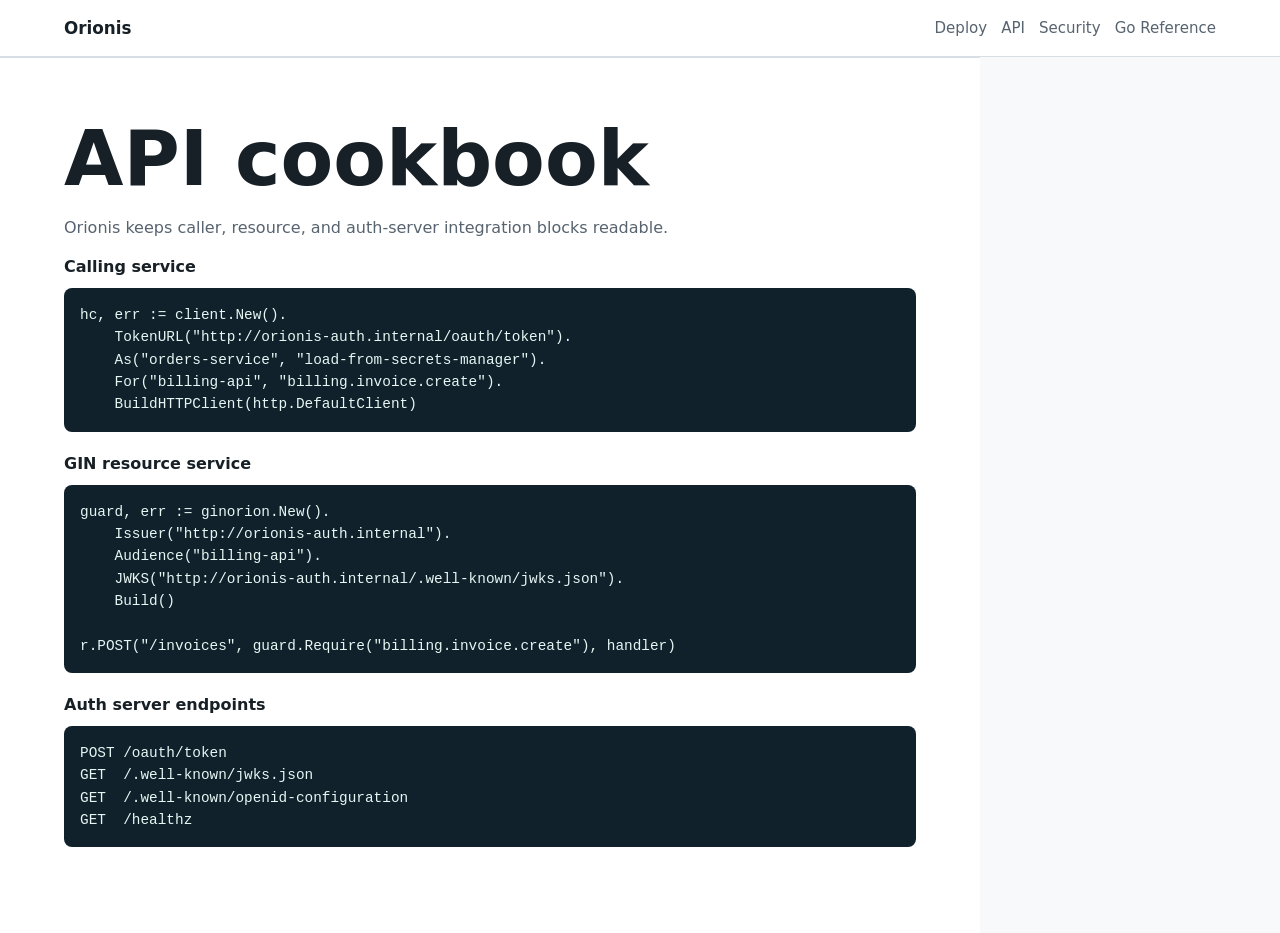
==== site/api.html @ d4509b0c "docs: publish Orionis distribution surfaces" ====
<!doctype html>
<html lang="en">
  <head>
    <meta charset="utf-8">
    <meta name="viewport" content="width=device-width, initial-scale=1">
    <meta name="description" content="Orionis API cookbook for service-to-service OAuth 2.0 integrations.">
    <title>Orionis API</title>
    <link rel="stylesheet" href="styles.css">
  </head>
  <body>
    <header class="site-header">
      <a class="brand" href="index.html">Orionis</a>
      <nav aria-label="Primary navigation">
        <a href="deploy.html">Deploy</a>
        <a href="api.html">API</a>
        <a href="security.html">Security</a>
        <a href="https://pkg.go.dev/github.com/stremovskyy/orionis">Go Reference</a>
      </nav>
    </header>
    <main class="doc-layout">
      <h1>API cookbook</h1>
      <p>Orionis keeps caller, resource, and auth-server integration blocks readable.</p>

      <h2>Calling service</h2>
      <pre><code>hc, err := client.New().
    TokenURL("http://orionis-auth.internal/oauth/token").
    As("orders-service", "load-from-secrets-manager").
    For("billing-api", "billing.invoice.create").
    BuildHTTPClient(http.DefaultClient)</code></pre>

      <h2>GIN resource service</h2>
      <pre><code>guard, err := ginorion.New().
    Issuer("http://orionis-auth.internal").
    Audience("billing-api").
    JWKS("http://orionis-auth.internal/.well-known/jwks.json").
    Build()

r.POST("/invoices", guard.Require("billing.invoice.create"), handler)</code></pre>

      <h2>Auth server endpoints</h2>
      <pre><code>POST /oauth/token
GET  /.well-known/jwks.json
GET  /.well-known/openid-configuration
GET  /healthz</code></pre>
    </main>
  </body>
</html>
---- site/styles.css ----
:root {
  color-scheme: light;
  --ink: #172026;
  --muted: #57636f;
  --line: #d7dee5;
  --surface: #f7f9fb;
  --panel: #ffffff;
  --accent: #0f766e;
  --accent-strong: #134e4a;
  --code: #10212b;
}

* {
  box-sizing: border-box;
}

body {
  margin: 0;
  font-family: Inter, ui-sans-serif, system-ui, -apple-system, BlinkMacSystemFont, "Segoe UI", sans-serif;
  color: var(--ink);
  background: var(--surface);
  letter-spacing: 0;
}

a {
  color: inherit;
}

.site-header {
  display: flex;
  align-items: center;
  justify-content: space-between;
  gap: 24px;
  padding: 18px clamp(20px, 5vw, 72px);
  border-bottom: 1px solid var(--line);
  background: rgba(255, 255, 255, 0.92);
  position: sticky;
  top: 0;
  z-index: 10;
}

.brand {
  font-weight: 800;
  text-decoration: none;
  font-size: 1.05rem;
}

nav {
  display: flex;
  flex-wrap: wrap;
  justify-content: flex-end;
  gap: 14px;
  color: var(--muted);
  font-size: 0.94rem;
}

nav a {
  text-decoration: none;
}

nav a:hover {
  color: var(--accent-strong);
}

.hero {
  min-height: 620px;
  display: grid;
  grid-template-columns: minmax(0, 1.05fr) minmax(320px, 0.95fr);
  gap: clamp(28px, 5vw, 72px);
  align-items: center;
  padding: clamp(48px, 8vw, 96px) clamp(20px, 5vw, 72px);
  background: #edf5f3;
}

.eyebrow {
  color: var(--accent-strong);
  font-weight: 700;
  text-transform: uppercase;
  font-size: 0.82rem;
}

h1 {
  font-size: clamp(3rem, 8vw, 6.5rem);
  line-height: 0.96;
  margin: 0 0 18px;
}

.lede {
  max-width: 720px;
  color: var(--muted);
  font-size: 1.2rem;
  line-height: 1.65;
}

.actions {
  display: flex;
  flex-wrap: wrap;
  gap: 12px;
  margin-top: 28px;
}

.button {
  display: inline-flex;
  align-items: center;
  min-height: 44px;
  padding: 0 18px;
  border-radius: 8px;
  text-decoration: none;
  font-weight: 700;
  border: 1px solid var(--accent);
}

.button.primary {
  color: #ffffff;
  background: var(--accent);
}

.button.secondary {
  color: var(--accent-strong);
  background: transparent;
}

.flow-panel {
  display: grid;
  gap: 14px;
  background: var(--panel);
  border: 1px solid var(--line);
  border-radius: 8px;
  padding: 24px;
  box-shadow: 0 18px 50px rgba(23, 32, 38, 0.08);
}

.node {
  border: 1px solid var(--line);
  border-left: 5px solid var(--accent);
  border-radius: 8px;
  background: #ffffff;
  padding: 18px;
  font-weight: 800;
}

.arrow {
  color: var(--muted);
  font-family: ui-monospace, SFMono-Regular, Menlo, Monaco, Consolas, monospace;
  font-size: 0.9rem;
  padding-left: 16px;
}

.quick-grid {
  display: grid;
  grid-template-columns: repeat(3, minmax(0, 1fr));
  gap: 18px;
  padding: 34px clamp(20px, 5vw, 72px);
  background: var(--panel);
}

.quick-grid article,
.content-band,
.doc-layout {
  border-top: 1px solid var(--line);
}

.quick-grid h2,
.content-band h2,
.doc-layout h2 {
  font-size: 1rem;
  margin: 0 0 12px;
}

pre {
  overflow-x: auto;
  margin: 0 0 22px;
  padding: 16px;
  border-radius: 8px;
  background: var(--code);
  color: #e7f6f3;
  line-height: 1.55;
  font-size: 0.9rem;
}

code {
  font-family: ui-monospace, SFMono-Regular, Menlo, Monaco, Consolas, monospace;
}

.content-band,
.doc-layout {
  padding: clamp(32px, 5vw, 72px);
  max-width: 980px;
}

.doc-layout {
  background: var(--panel);
  min-height: calc(100vh - 70px);
}

.doc-layout h1 {
  font-size: clamp(2.4rem, 6vw, 4.8rem);
}

.doc-layout p,
.doc-layout li,
.feature-list li {
  color: var(--muted);
  line-height: 1.7;
}

@media (max-width: 860px) {
  .site-header {
    align-items: flex-start;
    flex-direction: column;
  }

  nav {
    justify-content: flex-start;
  }

  .hero,
  .quick-grid {
    grid-template-columns: 1fr;
  }

  .hero {
    min-height: auto;
  }
}
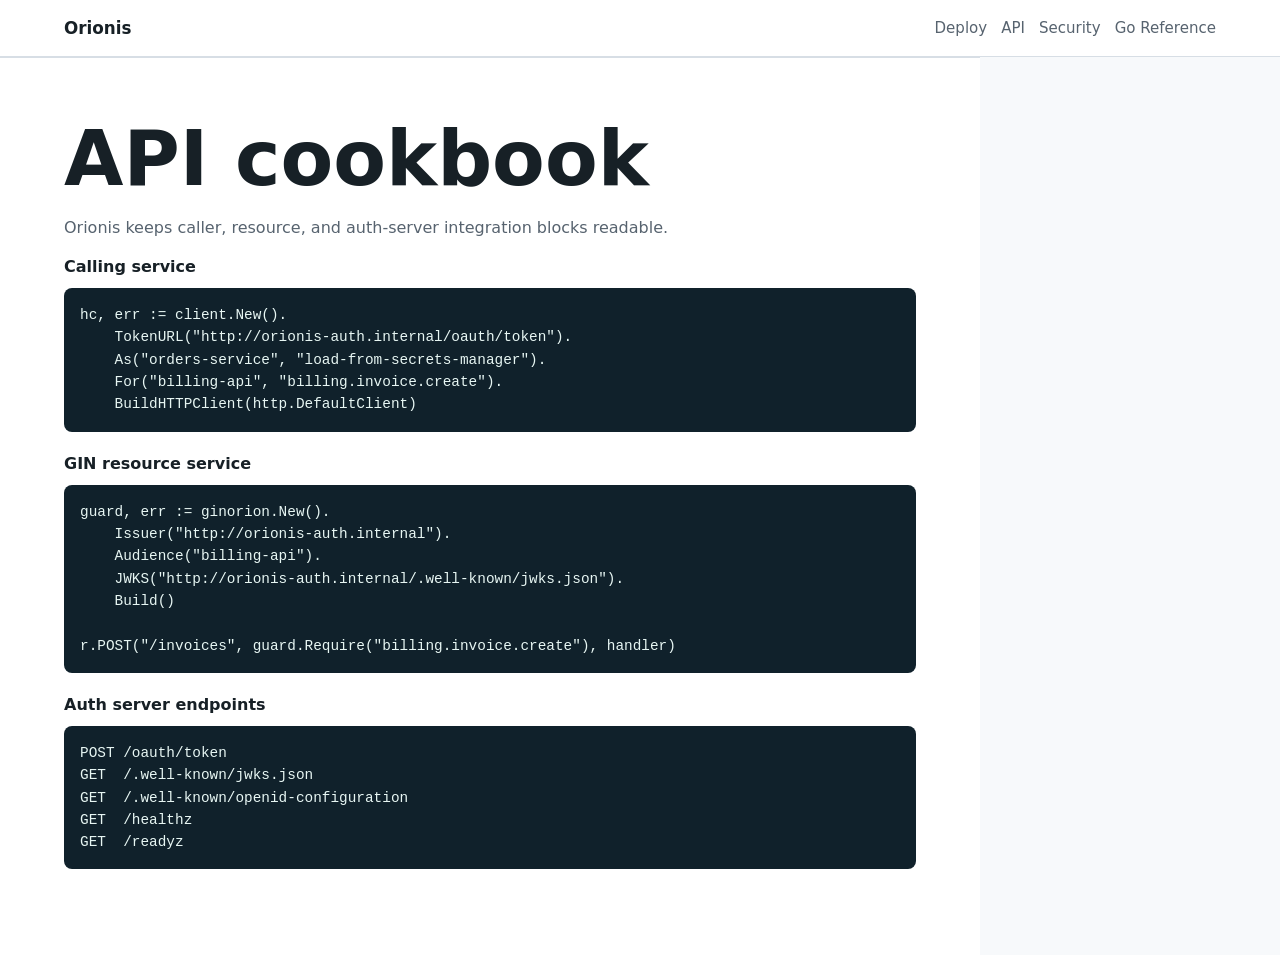
==== commit d4585cd3: "feat: harden auth runtime for v0.2.0" ====
--- a/site/api.html
+++ b/site/api.html
@@ -41,7 +41,8 @@
       <pre><code>POST /oauth/token
 GET  /.well-known/jwks.json
 GET  /.well-known/openid-configuration
-GET  /healthz</code></pre>
+GET  /healthz
+GET  /readyz</code></pre>
     </main>
   </body>
 </html>
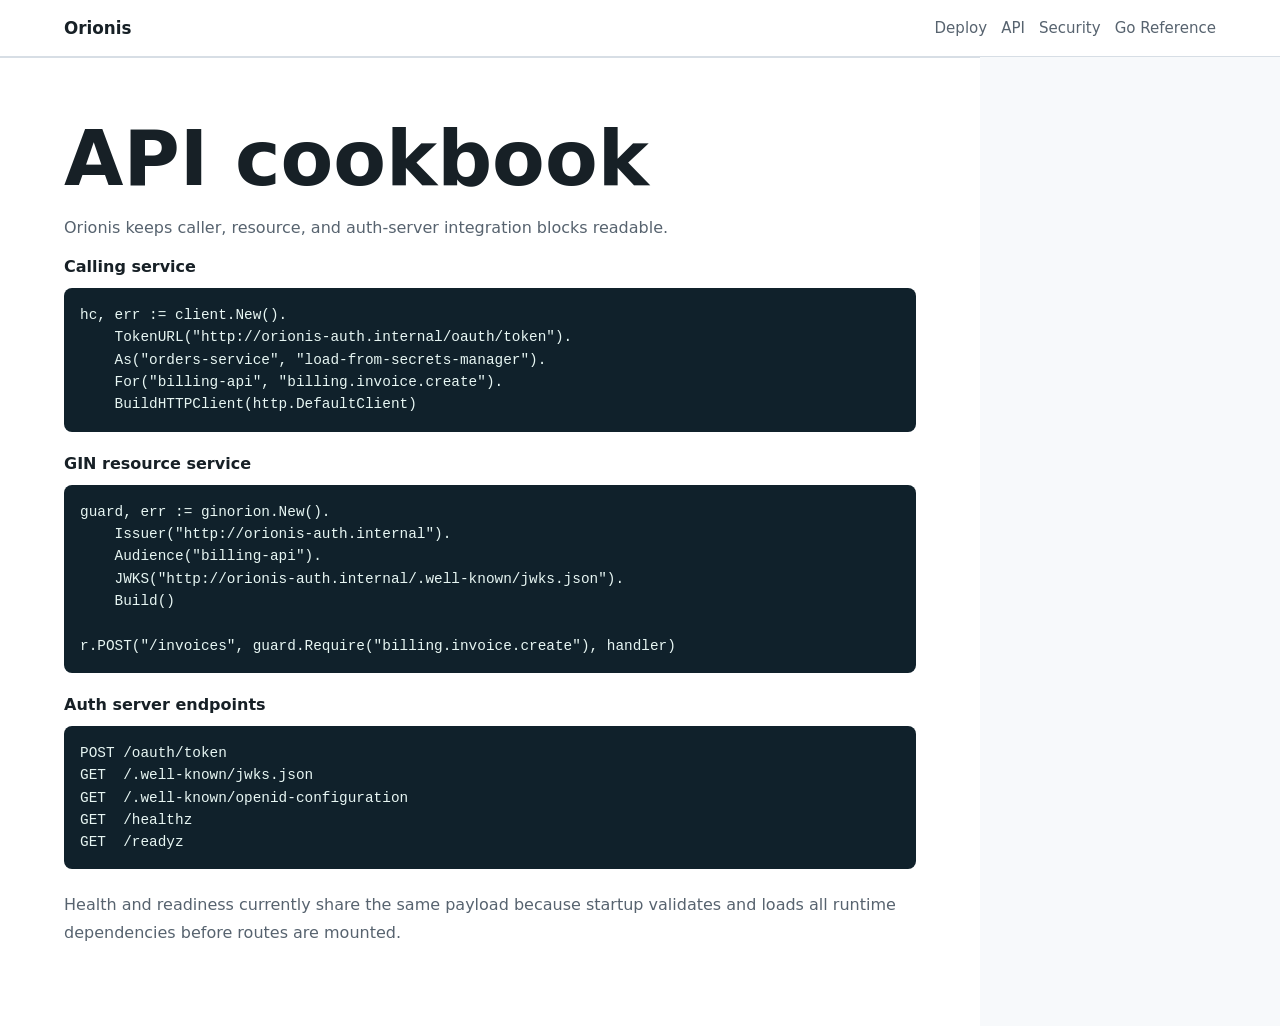
==== commit 2c99b540: "release: Orionis 0.4.0" ====
--- a/site/api.html
+++ b/site/api.html
@@ -43,6 +43,7 @@
 GET  /.well-known/openid-configuration
 GET  /healthz
 GET  /readyz</code></pre>
+      <p>Health and readiness currently share the same payload because startup validates and loads all runtime dependencies before routes are mounted.</p>
     </main>
   </body>
 </html>
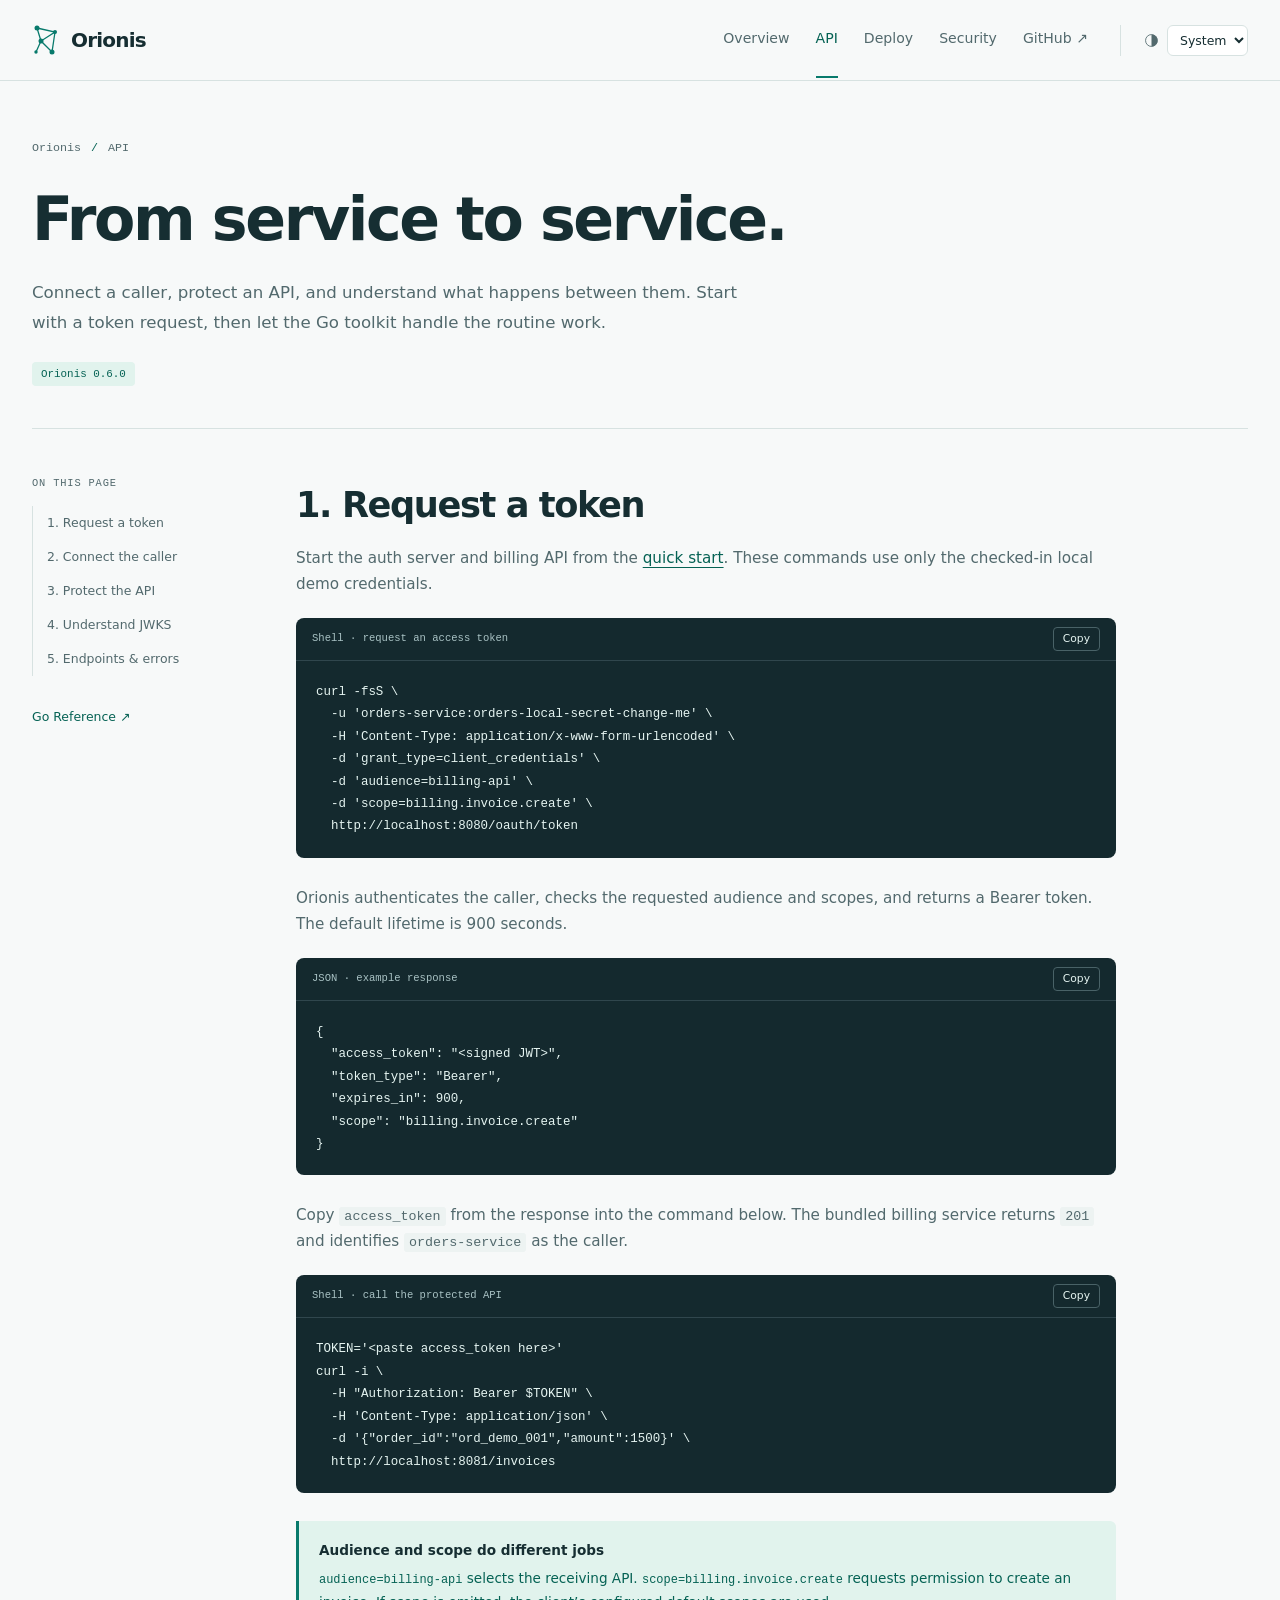
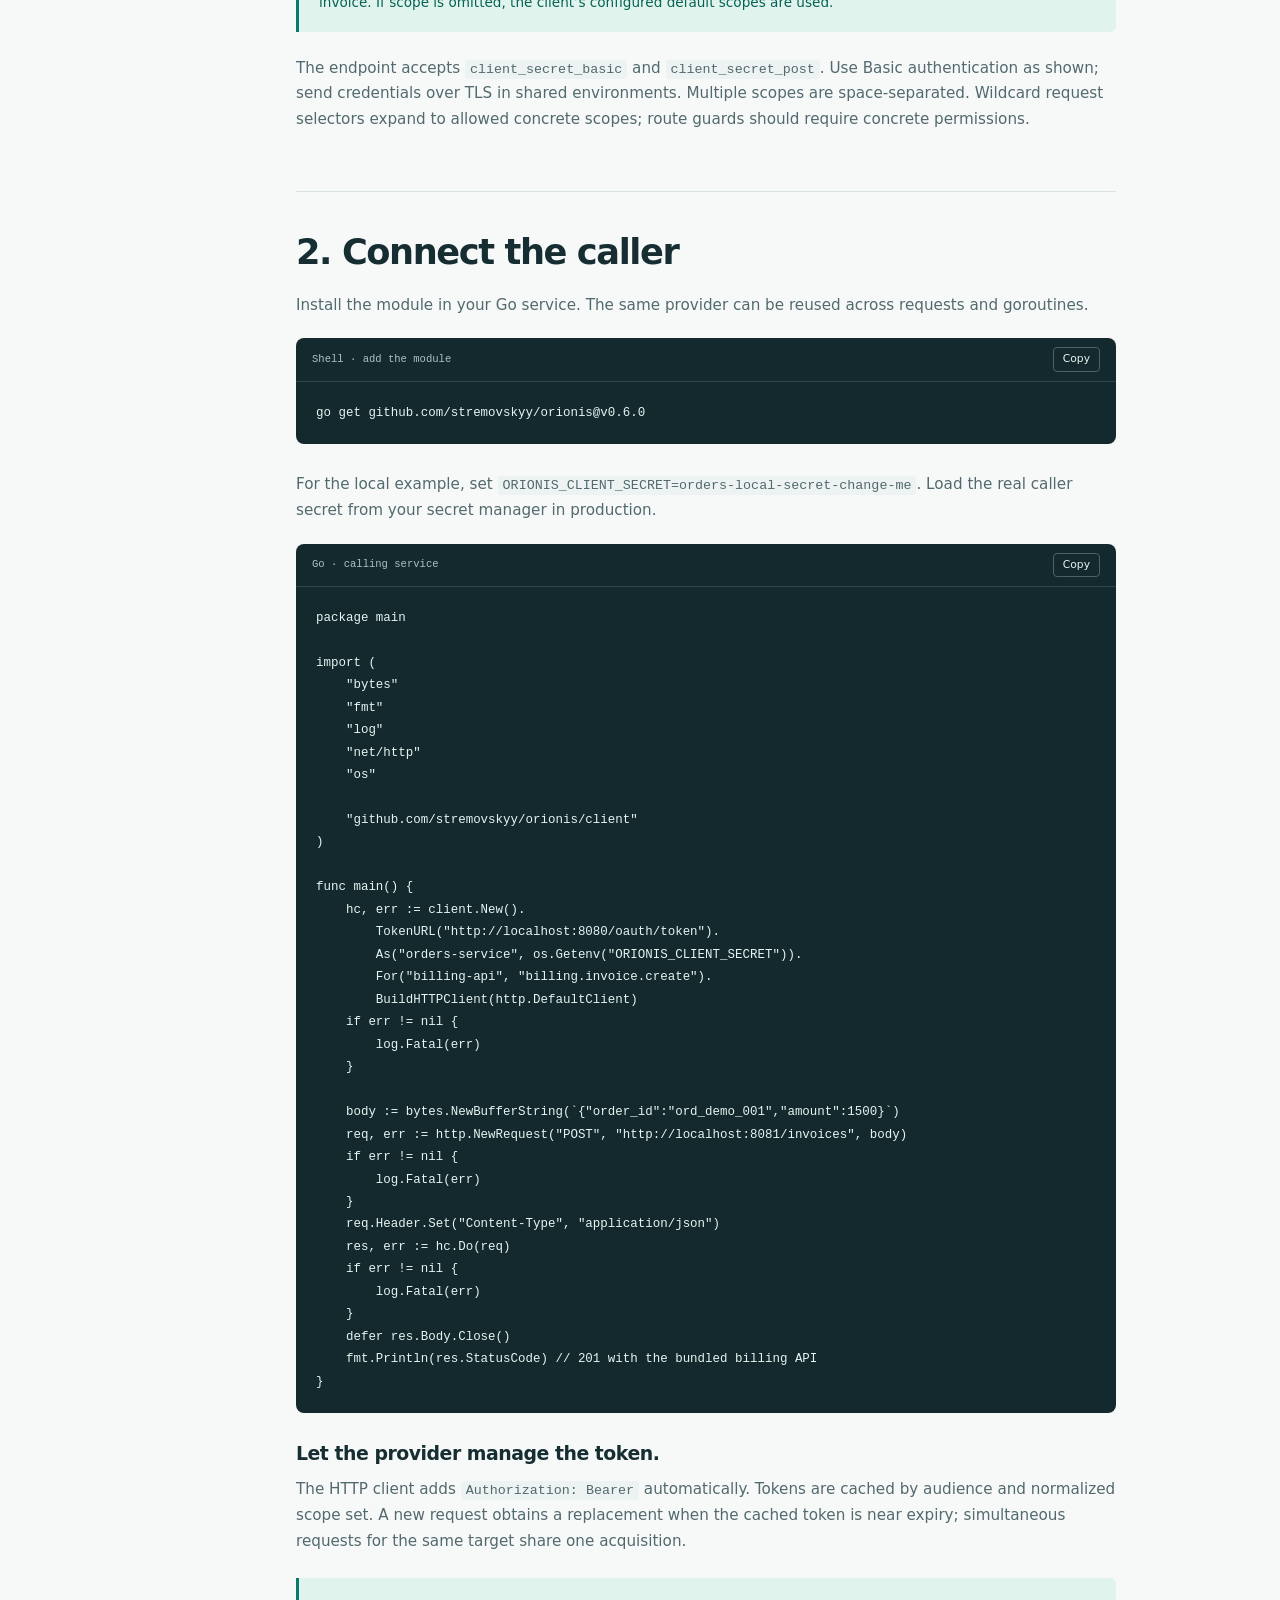
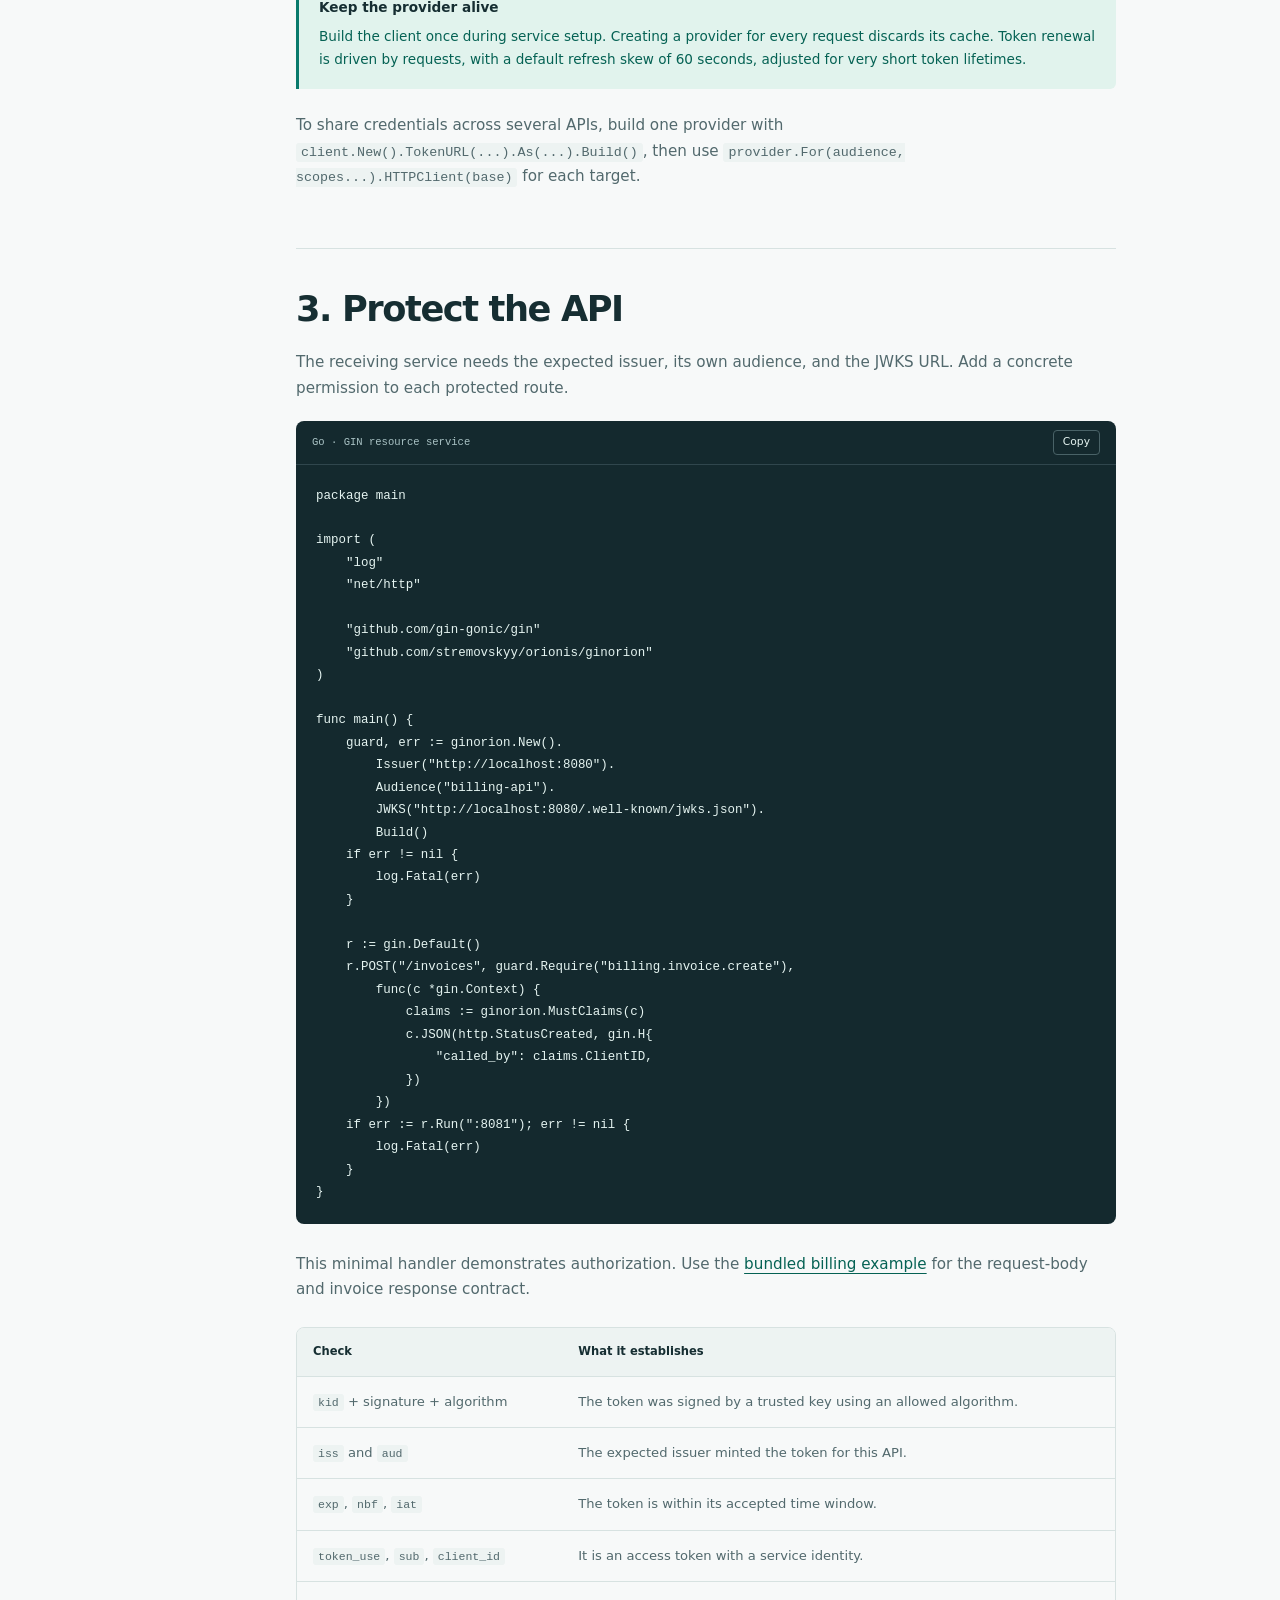
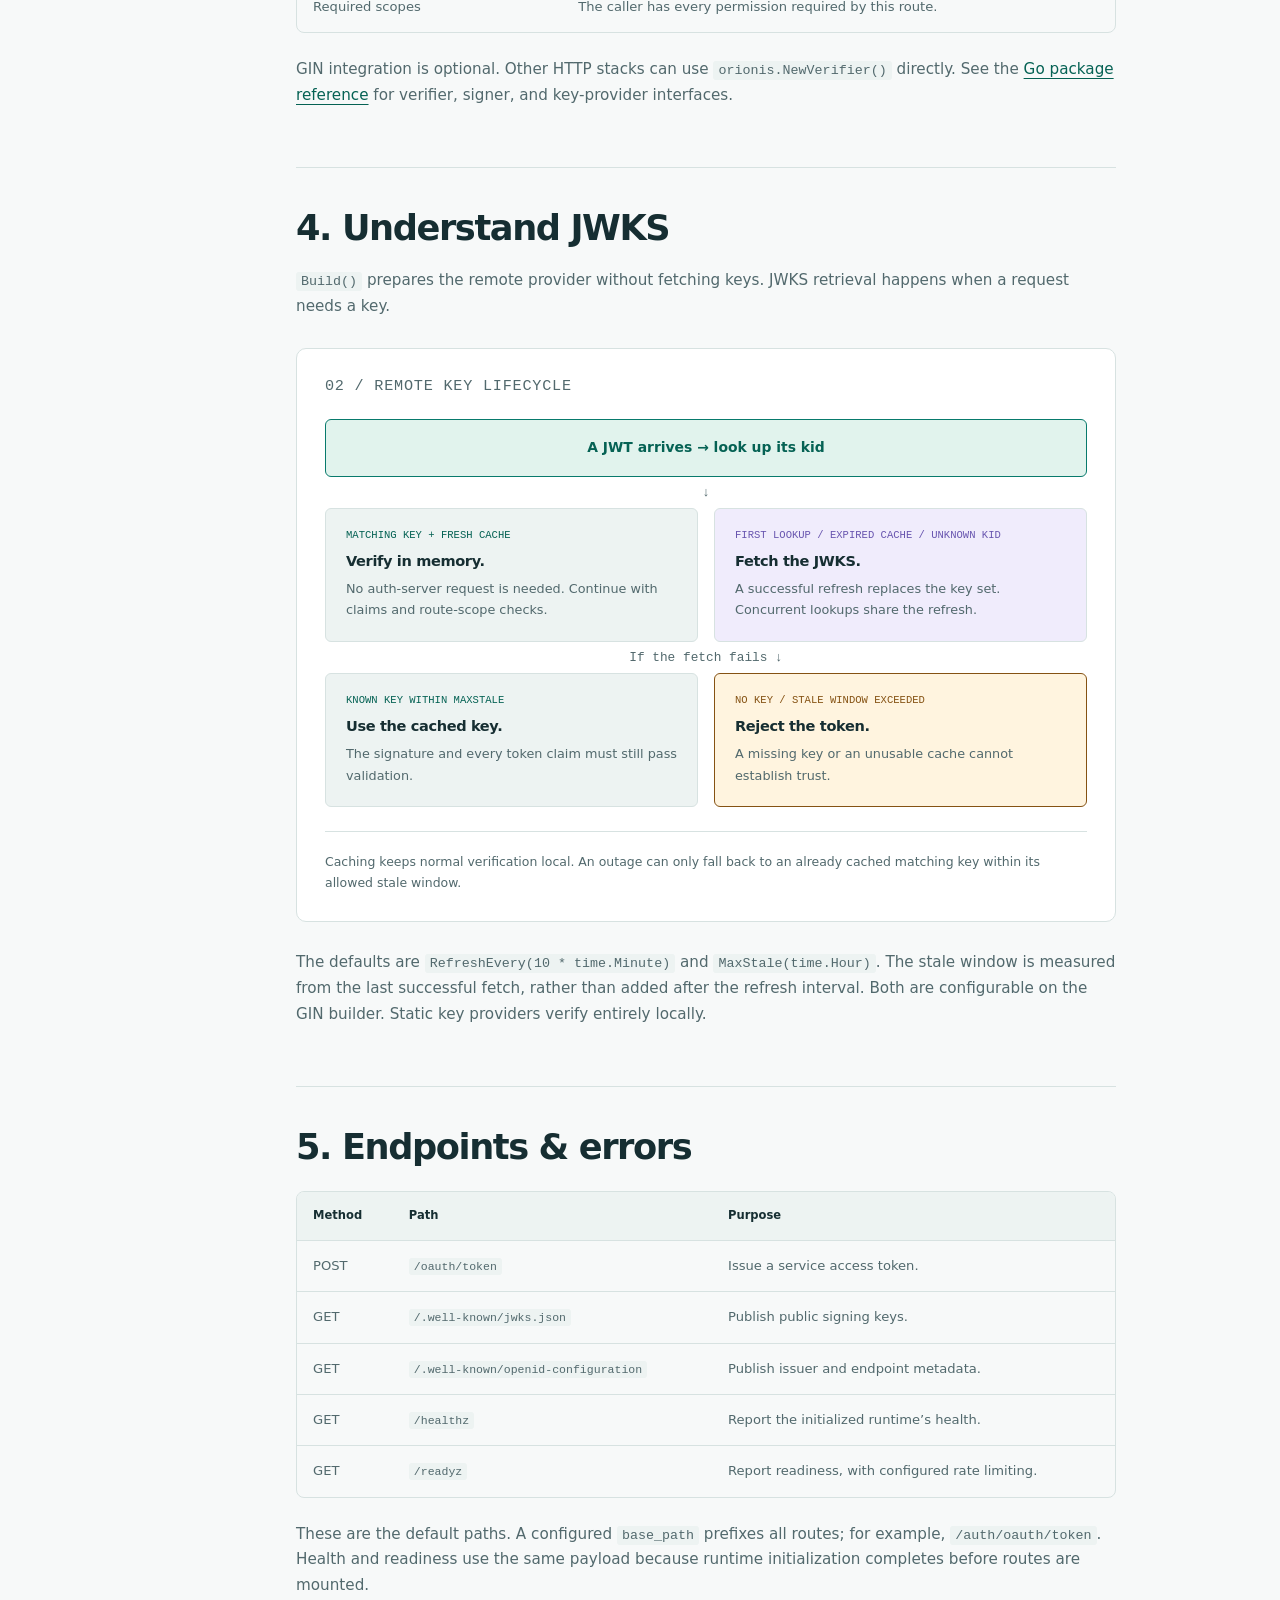
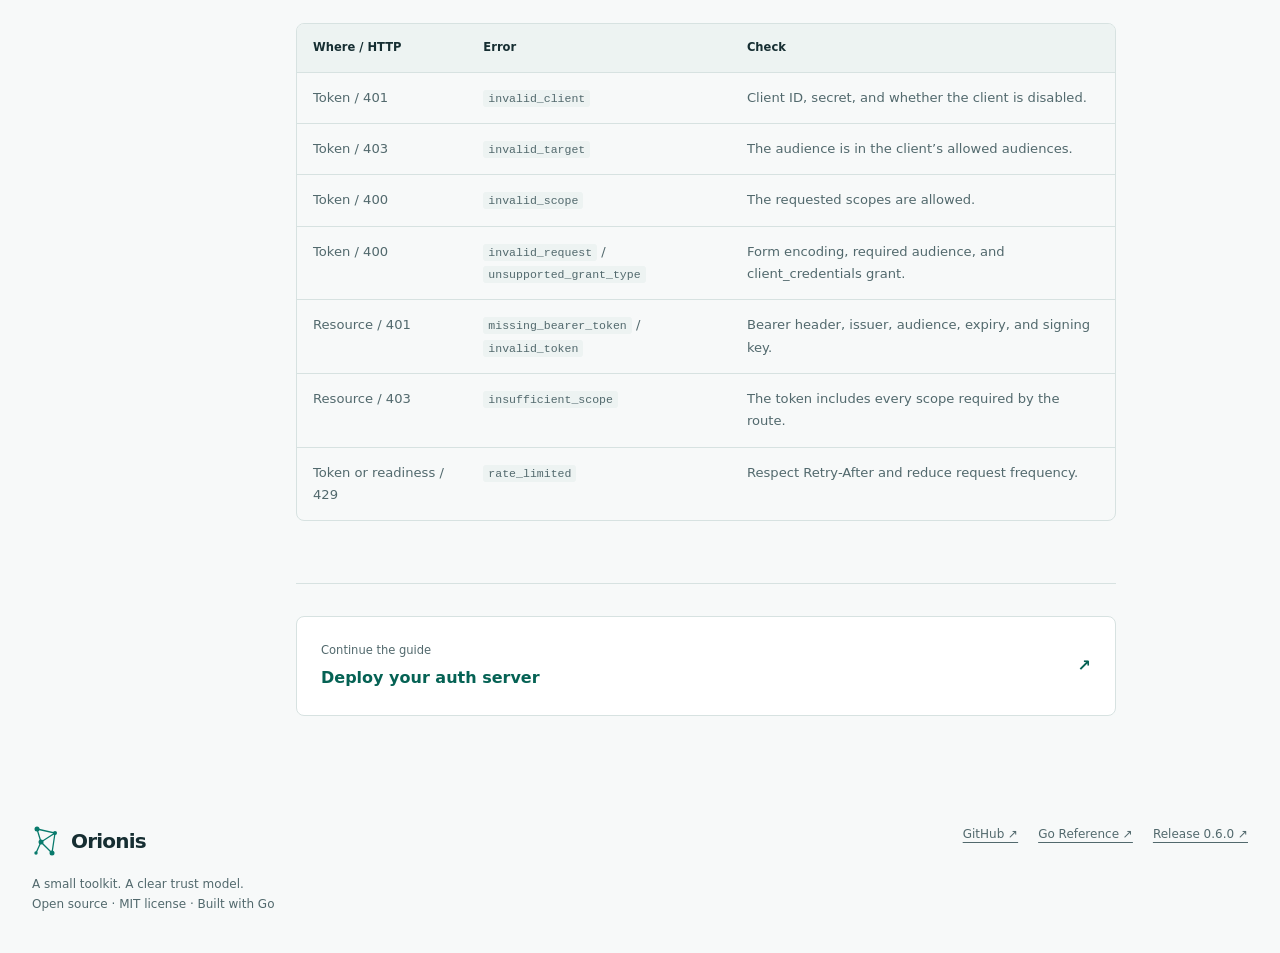
==== commit 516f9fca: "docs: rebuild Orionis guides with diagrams and themes" ====
--- a/site/api.html
+++ b/site/api.html
@@ -1,49 +1,597 @@
 <!doctype html>
 <html lang="en">
   <head>
-    <meta charset="utf-8">
-    <meta name="viewport" content="width=device-width, initial-scale=1">
-    <meta name="description" content="Orionis API cookbook for service-to-service OAuth 2.0 integrations.">
-    <title>Orionis API</title>
-    <link rel="stylesheet" href="styles.css">
+    <meta charset="utf-8" />
+    <meta name="viewport" content="width=device-width, initial-scale=1" />
+    <meta
+      name="description"
+      content="Connect a caller, protect an API, and understand what happens between them. Start with a token request, then let the Go toolkit handle the routine work."
+    />
+    <meta name="color-scheme" content="light dark" />
+    <meta property="og:title" content="API — Orionis" />
+    <meta
+      property="og:description"
+      content="Connect a caller, protect an API, and understand what happens between them. Start with a token request, then let the Go toolkit handle the routine work."
+    />
+    <meta property="og:type" content="website" />
+    <meta
+      property="og:url"
+      content="https://stremovskyy.github.io/orionis/api.html"
+    />
+    <title>API — Orionis</title>
+    <link
+      rel="canonical"
+      href="https://stremovskyy.github.io/orionis/api.html"
+    />
+    <link rel="icon" href="favicon.svg" type="image/svg+xml" />
+    <script src="site.js?v=20261023"></script>
+    <link rel="stylesheet" href="styles.css?v=20261023" />
   </head>
   <body>
+    <a class="skip-link" href="#content">Skip to content</a>
     <header class="site-header">
-      <a class="brand" href="index.html">Orionis</a>
-      <nav aria-label="Primary navigation">
-        <a href="deploy.html">Deploy</a>
-        <a href="api.html">API</a>
-        <a href="security.html">Security</a>
-        <a href="https://pkg.go.dev/github.com/stremovskyy/orionis">Go Reference</a>
+      <div class="header-inner">
+        <a class="brand" href="index.html" aria-label="Orionis home"
+          ><svg
+            class="brand-mark"
+            viewBox="0 0 28 34"
+            fill="none"
+            aria-hidden="true"
+          >
+            <path
+              d="M5 5 23 9 9 18 20 29M5 5 9 18 4 29M23 9 20 29"
+              stroke="currentColor"
+              stroke-width="1.3"
+            />
+            <g fill="currentColor">
+              <circle cx="5" cy="5" r="2.5" />
+              <circle cx="23" cy="9" r="2" />
+              <circle cx="9" cy="18" r="2.5" />
+              <circle cx="20" cy="29" r="2.5" />
+              <circle cx="4" cy="29" r="1.7" />
+            </g></svg
+          >Orionis</a
+        >
+        <nav aria-label="Primary navigation">
+          <a href="index.html">Overview</a
+          ><a href="api.html" aria-current="page">API</a
+          ><a href="deploy.html">Deploy</a><a href="security.html">Security</a
+          ><a href="https://github.com/stremovskyy/orionis"
+            >GitHub <span aria-hidden="true">↗</span></a
+          >
+        </nav>
+        <div class="theme-control" hidden>
+          <svg viewBox="0 0 20 20" fill="none" aria-hidden="true">
+            <circle cx="10" cy="10" r="7" stroke="currentColor" />
+            <path d="M10 3a7 7 0 0 1 0 14Z" fill="currentColor" />
+          </svg>
+          <label class="sr-only" for="theme-picker">Color theme</label>
+          <select id="theme-picker" data-theme-picker>
+            <option value="system">System</option>
+            <option value="light">Light</option>
+            <option value="dark">Dark</option>
+          </select>
+        </div>
+      </div>
+    </header>
+    <main id="content" tabindex="-1">
+      <div class="doc-hero container">
+        <p class="breadcrumb">
+          <a href="index.html">Orionis</a><span>/</span>API
+        </p>
+        <h1>From service to service.</h1>
+        <p class="lede">
+          Connect a caller, protect an API, and understand what happens between
+          them. Start with a token request, then let the Go toolkit handle the
+          routine work.
+        </p>
+        <span class="tag">Orionis 0.6.0</span>
+      </div>
+      <div class="doc-layout container">
+        <aside class="toc">
+          <p class="toc-label">On this page</p>
+          <nav aria-label="On this page">
+            <a href="#request-token">1. Request a token</a
+            ><a href="#calling-service">2. Connect the caller</a
+            ><a href="#resource-service">3. Protect the API</a
+            ><a href="#jwks-lifecycle">4. Understand JWKS</a
+            ><a href="#endpoints-errors">5. Endpoints & errors</a
+            ><a
+              class="toc-extra"
+              href="https://pkg.go.dev/github.com/stremovskyy/orionis"
+              >Go Reference ↗</a
+            >
+          </nav>
+        </aside>
+        <div class="doc-content">
+          <section class="doc-section" id="request-token">
+            <h2>1. Request a token</h2>
+            <p>
+              Start the auth server and billing API from the
+              <a href="index.html#quick-start">quick start</a>. These commands
+              use only the checked-in local demo credentials.
+            </p>
+            <div class="code-block">
+              <div class="code-toolbar">
+                <span>Shell · request an access token</span>
+              </div>
+              <pre><code class="language-sh">curl -fsS \
+  -u &#x27;orders-service:orders-local-secret-change-me&#x27; \
+  -H &#x27;Content-Type: application/x-www-form-urlencoded&#x27; \
+  -d &#x27;grant_type=client_credentials&#x27; \
+  -d &#x27;audience=billing-api&#x27; \
+  -d &#x27;scope=billing.invoice.create&#x27; \
+  http://localhost:8080/oauth/token</code></pre>
+            </div>
+            <p>
+              Orionis authenticates the caller, checks the requested audience
+              and scopes, and returns a Bearer token. The default lifetime is
+              900 seconds.
+            </p>
+            <div class="code-block">
+              <div class="code-toolbar">
+                <span>JSON · example response</span>
+              </div>
+              <pre><code class="language-json">{
+  &quot;access_token&quot;: &quot;&lt;signed JWT&gt;&quot;,
+  &quot;token_type&quot;: &quot;Bearer&quot;,
+  &quot;expires_in&quot;: 900,
+  &quot;scope&quot;: &quot;billing.invoice.create&quot;
+}</code></pre>
+            </div>
+            <p>
+              Copy <code>access_token</code> from the response into the command
+              below. The bundled billing service returns <code>201</code> and
+              identifies <code>orders-service</code> as the caller.
+            </p>
+            <div class="code-block">
+              <div class="code-toolbar">
+                <span>Shell · call the protected API</span>
+              </div>
+              <pre><code class="language-sh">TOKEN=&#x27;&lt;paste access_token here&gt;&#x27;
+curl -i \
+  -H &quot;Authorization: Bearer $TOKEN&quot; \
+  -H &#x27;Content-Type: application/json&#x27; \
+  -d &#x27;{&quot;order_id&quot;:&quot;ord_demo_001&quot;,&quot;amount&quot;:1500}&#x27; \
+  http://localhost:8081/invoices</code></pre>
+            </div>
+            <aside class="note">
+              <strong>Audience and scope do different jobs</strong>
+              <p>
+                <code>audience=billing-api</code> selects the receiving API.
+                <code>scope=billing.invoice.create</code> requests permission to
+                create an invoice. If scope is omitted, the client’s configured
+                default scopes are used.
+              </p>
+            </aside>
+            <p>
+              The endpoint accepts <code>client_secret_basic</code> and
+              <code>client_secret_post</code>. Use Basic authentication as
+              shown; send credentials over TLS in shared environments. Multiple
+              scopes are space-separated. Wildcard request selectors expand to
+              allowed concrete scopes; route guards should require concrete
+              permissions.
+            </p>
+          </section>
+          <section class="doc-section" id="calling-service">
+            <h2>2. Connect the caller</h2>
+            <p>
+              Install the module in your Go service. The same provider can be
+              reused across requests and goroutines.
+            </p>
+            <div class="code-block">
+              <div class="code-toolbar">
+                <span>Shell · add the module</span>
+              </div>
+              <pre><code class="language-sh">go get github.com/stremovskyy/orionis@v0.6.0</code></pre>
+            </div>
+            <p>
+              For the local example, set
+              <code>ORIONIS_CLIENT_SECRET=orders-local-secret-change-me</code>.
+              Load the real caller secret from your secret manager in
+              production.
+            </p>
+            <div class="code-block">
+              <div class="code-toolbar"><span>Go · calling service</span></div>
+              <pre><code class="language-go">package main
+
+import (
+    &quot;bytes&quot;
+    &quot;fmt&quot;
+    &quot;log&quot;
+    &quot;net/http&quot;
+    &quot;os&quot;
+
+    &quot;github.com/stremovskyy/orionis/client&quot;
+)
+
+func main() {
+    hc, err := client.New().
+        TokenURL(&quot;http://localhost:8080/oauth/token&quot;).
+        As(&quot;orders-service&quot;, os.Getenv(&quot;ORIONIS_CLIENT_SECRET&quot;)).
+        For(&quot;billing-api&quot;, &quot;billing.invoice.create&quot;).
+        BuildHTTPClient(http.DefaultClient)
+    if err != nil {
+        log.Fatal(err)
+    }
+
+    body := bytes.NewBufferString(`{&quot;order_id&quot;:&quot;ord_demo_001&quot;,&quot;amount&quot;:1500}`)
+    req, err := http.NewRequest(&quot;POST&quot;, &quot;http://localhost:8081/invoices&quot;, body)
+    if err != nil {
+        log.Fatal(err)
+    }
+    req.Header.Set(&quot;Content-Type&quot;, &quot;application/json&quot;)
+    res, err := hc.Do(req)
+    if err != nil {
+        log.Fatal(err)
+    }
+    defer res.Body.Close()
+    fmt.Println(res.StatusCode) // 201 with the bundled billing API
+}</code></pre>
+            </div>
+            <h3>Let the provider manage the token.</h3>
+            <p>
+              The HTTP client adds
+              <code>Authorization: Bearer</code> automatically. Tokens are
+              cached by audience and normalized scope set. A new request obtains
+              a replacement when the cached token is near expiry; simultaneous
+              requests for the same target share one acquisition.
+            </p>
+            <aside class="note">
+              <strong>Keep the provider alive</strong>
+              <p>
+                Build the client once during service setup. Creating a provider
+                for every request discards its cache. Token renewal is driven by
+                requests, with a default refresh skew of 60 seconds, adjusted
+                for very short token lifetimes.
+              </p>
+            </aside>
+            <p>
+              To share credentials across several APIs, build one provider with
+              <code>client.New().TokenURL(...).As(...).Build()</code>, then use
+              <code>provider.For(audience, scopes...).HTTPClient(base)</code>
+              for each target.
+            </p>
+          </section>
+          <section class="doc-section" id="resource-service">
+            <h2>3. Protect the API</h2>
+            <p>
+              The receiving service needs the expected issuer, its own audience,
+              and the JWKS URL. Add a concrete permission to each protected
+              route.
+            </p>
+            <div class="code-block">
+              <div class="code-toolbar">
+                <span>Go · GIN resource service</span>
+              </div>
+              <pre><code class="language-go">package main
+
+import (
+    &quot;log&quot;
+    &quot;net/http&quot;
+
+    &quot;github.com/gin-gonic/gin&quot;
+    &quot;github.com/stremovskyy/orionis/ginorion&quot;
+)
+
+func main() {
+    guard, err := ginorion.New().
+        Issuer(&quot;http://localhost:8080&quot;).
+        Audience(&quot;billing-api&quot;).
+        JWKS(&quot;http://localhost:8080/.well-known/jwks.json&quot;).
+        Build()
+    if err != nil {
+        log.Fatal(err)
+    }
+
+    r := gin.Default()
+    r.POST(&quot;/invoices&quot;, guard.Require(&quot;billing.invoice.create&quot;),
+        func(c *gin.Context) {
+            claims := ginorion.MustClaims(c)
+            c.JSON(http.StatusCreated, gin.H{
+                &quot;called_by&quot;: claims.ClientID,
+            })
+        })
+    if err := r.Run(&quot;:8081&quot;); err != nil {
+        log.Fatal(err)
+    }
+}</code></pre>
+            </div>
+            <p>
+              This minimal handler demonstrates authorization. Use the
+              <a
+                href="https://github.com/stremovskyy/orionis/tree/main/examples/gin-billing-service"
+                >bundled billing example</a
+              >
+              for the request-body and invoice response contract.
+            </p>
+            <div class="table-wrap">
+              <table>
+                <caption class="sr-only">
+                  Checks performed before the handler
+                </caption>
+                <thead>
+                  <tr>
+                    <th scope="col">Check</th>
+                    <th scope="col">What it establishes</th>
+                  </tr>
+                </thead>
+                <tbody>
+                  <tr>
+                    <td><code>kid</code> + signature + algorithm</td>
+                    <td>
+                      The token was signed by a trusted key using an allowed
+                      algorithm.
+                    </td>
+                  </tr>
+                  <tr>
+                    <td><code>iss</code> and <code>aud</code></td>
+                    <td>The expected issuer minted the token for this API.</td>
+                  </tr>
+                  <tr>
+                    <td>
+                      <code>exp</code>, <code>nbf</code>, <code>iat</code>
+                    </td>
+                    <td>The token is within its accepted time window.</td>
+                  </tr>
+                  <tr>
+                    <td>
+                      <code>token_use</code>, <code>sub</code>,
+                      <code>client_id</code>
+                    </td>
+                    <td>It is an access token with a service identity.</td>
+                  </tr>
+                  <tr>
+                    <td>Required scopes</td>
+                    <td>
+                      The caller has every permission required by this route.
+                    </td>
+                  </tr>
+                </tbody>
+              </table>
+            </div>
+            <p>
+              GIN integration is optional. Other HTTP stacks can use
+              <code>orionis.NewVerifier()</code> directly. See the
+              <a href="https://pkg.go.dev/github.com/stremovskyy/orionis"
+                >Go package reference</a
+              >
+              for verifier, signer, and key-provider interfaces.
+            </p>
+          </section>
+          <section class="doc-section" id="jwks-lifecycle">
+            <h2>4. Understand JWKS</h2>
+            <p>
+              <code>Build()</code> prepares the remote provider without fetching
+              keys. JWKS retrieval happens when a request needs a key.
+            </p>
+            <figure class="diagram" aria-labelledby="jwks-caption">
+              <p class="diagram-title">02 / Remote key lifecycle</p>
+              <div class="flow-root">A JWT arrives → look up its kid</div>
+              <div class="flow-connector" aria-hidden="true">↓</div>
+              <div class="flow-branches">
+                <div class="flow-branch">
+                  <span class="branch-label">MATCHING KEY + FRESH CACHE</span>
+                  <h3>Verify in memory.</h3>
+                  <p>
+                    No auth-server request is needed. Continue with claims and
+                    route-scope checks.
+                  </p>
+                </div>
+                <div class="flow-branch violet">
+                  <span class="branch-label"
+                    >FIRST LOOKUP / EXPIRED CACHE / UNKNOWN KID</span
+                  >
+                  <h3>Fetch the JWKS.</h3>
+                  <p>
+                    A successful refresh replaces the key set. Concurrent
+                    lookups share the refresh.
+                  </p>
+                </div>
+              </div>
+              <div class="flow-connector">If the fetch fails ↓</div>
+              <div class="flow-branches">
+                <div class="flow-branch">
+                  <span class="branch-label">KNOWN KEY WITHIN MAXSTALE</span>
+                  <h3>Use the cached key.</h3>
+                  <p>
+                    The signature and every token claim must still pass
+                    validation.
+                  </p>
+                </div>
+                <div class="flow-branch warning">
+                  <span class="branch-label"
+                    >NO KEY / STALE WINDOW EXCEEDED</span
+                  >
+                  <h3>Reject the token.</h3>
+                  <p>
+                    A missing key or an unusable cache cannot establish trust.
+                  </p>
+                </div>
+              </div>
+              <figcaption id="jwks-caption">
+                Caching keeps normal verification local. An outage can only fall
+                back to an already cached matching key within its allowed stale
+                window.
+              </figcaption>
+            </figure>
+            <p>
+              The defaults are <code>RefreshEvery(10 * time.Minute)</code> and
+              <code>MaxStale(time.Hour)</code>. The stale window is measured
+              from the last successful fetch, rather than added after the
+              refresh interval. Both are configurable on the GIN builder. Static
+              key providers verify entirely locally.
+            </p>
+          </section>
+          <section class="doc-section" id="endpoints-errors">
+            <h2>5. Endpoints & errors</h2>
+            <div class="table-wrap">
+              <table>
+                <caption class="sr-only">
+                  Default auth server endpoints
+                </caption>
+                <thead>
+                  <tr>
+                    <th scope="col">Method</th>
+                    <th scope="col">Path</th>
+                    <th scope="col">Purpose</th>
+                  </tr>
+                </thead>
+                <tbody>
+                  <tr>
+                    <td>POST</td>
+                    <td><code>/oauth/token</code></td>
+                    <td>Issue a service access token.</td>
+                  </tr>
+                  <tr>
+                    <td>GET</td>
+                    <td><code>/.well-known/jwks.json</code></td>
+                    <td>Publish public signing keys.</td>
+                  </tr>
+                  <tr>
+                    <td>GET</td>
+                    <td><code>/.well-known/openid-configuration</code></td>
+                    <td>Publish issuer and endpoint metadata.</td>
+                  </tr>
+                  <tr>
+                    <td>GET</td>
+                    <td><code>/healthz</code></td>
+                    <td>Report the initialized runtime’s health.</td>
+                  </tr>
+                  <tr>
+                    <td>GET</td>
+                    <td><code>/readyz</code></td>
+                    <td>Report readiness, with configured rate limiting.</td>
+                  </tr>
+                </tbody>
+              </table>
+            </div>
+            <p>
+              These are the default paths. A configured
+              <code>base_path</code> prefixes all routes; for example,
+              <code>/auth/oauth/token</code>. Health and readiness use the same
+              payload because runtime initialization completes before routes are
+              mounted.
+            </p>
+            <div class="table-wrap">
+              <table>
+                <caption class="sr-only">
+                  Common errors and how to resolve them
+                </caption>
+                <thead>
+                  <tr>
+                    <th scope="col">Where / HTTP</th>
+                    <th scope="col">Error</th>
+                    <th scope="col">Check</th>
+                  </tr>
+                </thead>
+                <tbody>
+                  <tr>
+                    <td>Token / 401</td>
+                    <td><code>invalid_client</code></td>
+                    <td>
+                      Client ID, secret, and whether the client is disabled.
+                    </td>
+                  </tr>
+                  <tr>
+                    <td>Token / 403</td>
+                    <td><code>invalid_target</code></td>
+                    <td>The audience is in the client’s allowed audiences.</td>
+                  </tr>
+                  <tr>
+                    <td>Token / 400</td>
+                    <td><code>invalid_scope</code></td>
+                    <td>The requested scopes are allowed.</td>
+                  </tr>
+                  <tr>
+                    <td>Token / 400</td>
+                    <td>
+                      <code>invalid_request</code> /
+                      <code>unsupported_grant_type</code>
+                    </td>
+                    <td>
+                      Form encoding, required audience, and client_credentials
+                      grant.
+                    </td>
+                  </tr>
+                  <tr>
+                    <td>Resource / 401</td>
+                    <td>
+                      <code>missing_bearer_token</code> /
+                      <code>invalid_token</code>
+                    </td>
+                    <td>
+                      Bearer header, issuer, audience, expiry, and signing key.
+                    </td>
+                  </tr>
+                  <tr>
+                    <td>Resource / 403</td>
+                    <td><code>insufficient_scope</code></td>
+                    <td>
+                      The token includes every scope required by the route.
+                    </td>
+                  </tr>
+                  <tr>
+                    <td>Token or readiness / 429</td>
+                    <td><code>rate_limited</code></td>
+                    <td>Respect Retry-After and reduce request frequency.</td>
+                  </tr>
+                </tbody>
+              </table>
+            </div>
+          </section>
+          <a class="next-page" href="deploy.html"
+            ><div>
+              <span>Continue the guide</span
+              ><strong>Deploy your auth server</strong>
+            </div>
+            <b aria-hidden="true">↗</b></a
+          >
+        </div>
+      </div>
+    </main>
+    <footer class="site-footer container">
+      <div>
+        <a class="brand" href="index.html"
+          ><svg
+            class="brand-mark"
+            viewBox="0 0 28 34"
+            fill="none"
+            aria-hidden="true"
+          >
+            <path
+              d="M5 5 23 9 9 18 20 29M5 5 9 18 4 29M23 9 20 29"
+              stroke="currentColor"
+              stroke-width="1.3"
+            />
+            <g fill="currentColor">
+              <circle cx="5" cy="5" r="2.5" />
+              <circle cx="23" cy="9" r="2" />
+              <circle cx="9" cy="18" r="2.5" />
+              <circle cx="20" cy="29" r="2.5" />
+              <circle cx="4" cy="29" r="1.7" />
+            </g></svg
+          >Orionis</a
+        >
+        <p>
+          A small toolkit. A clear trust model.<br />Open source · MIT license ·
+          Built with Go
+        </p>
+      </div>
+      <nav aria-label="Project resources">
+        <a href="https://github.com/stremovskyy/orionis">GitHub ↗</a
+        ><a href="https://pkg.go.dev/github.com/stremovskyy/orionis"
+          >Go Reference ↗</a
+        ><a href="https://github.com/stremovskyy/orionis/releases/tag/v0.6.0"
+          >Release 0.6.0 ↗</a
+        >
       </nav>
-    </header>
-    <main class="doc-layout">
-      <h1>API cookbook</h1>
-      <p>Orionis keeps caller, resource, and auth-server integration blocks readable.</p>
-
-      <h2>Calling service</h2>
-      <pre><code>hc, err := client.New().
-    TokenURL("http://orionis-auth.internal/oauth/token").
-    As("orders-service", "load-from-secrets-manager").
-    For("billing-api", "billing.invoice.create").
-    BuildHTTPClient(http.DefaultClient)</code></pre>
-
-      <h2>GIN resource service</h2>
-      <pre><code>guard, err := ginorion.New().
-    Issuer("http://orionis-auth.internal").
-    Audience("billing-api").
-    JWKS("http://orionis-auth.internal/.well-known/jwks.json").
-    Build()
-
-r.POST("/invoices", guard.Require("billing.invoice.create"), handler)</code></pre>
-
-      <h2>Auth server endpoints</h2>
-      <pre><code>POST /oauth/token
-GET  /.well-known/jwks.json
-GET  /.well-known/openid-configuration
-GET  /healthz
-GET  /readyz</code></pre>
-      <p>Health and readiness currently share the same payload because startup validates and loads all runtime dependencies before routes are mounted.</p>
-    </main>
+    </footer>
+    <span
+      class="sr-only"
+      role="status"
+      aria-live="polite"
+      data-copy-status
+    ></span>
   </body>
 </html>
--- a/site/styles.css
+++ b/site/styles.css
@@ -1,225 +1,1274 @@
 :root {
   color-scheme: light;
-  --ink: #172026;
-  --muted: #57636f;
-  --line: #d7dee5;
-  --surface: #f7f9fb;
-  --panel: #ffffff;
-  --accent: #0f766e;
-  --accent-strong: #134e4a;
-  --code: #10212b;
-}
-
+  --bg: #f7f9f9;
+  --panel: #fff;
+  --soft: #edf3f2;
+  --ink: #162e32;
+  --muted: #52696d;
+  --line: #d7e2e1;
+  --accent: #087a6c;
+  --accent-ink: #056254;
+  --accent-soft: #e1f3ed;
+  --violet: #6855af;
+  --violet-soft: #f0ecfc;
+  --amber: #855213;
+  --amber-soft: #fff4df;
+  --code: #14292e;
+  --code-ink: #e5f4f1;
+  --header: rgb(247 249 249 / 96%);
+  --shadow: 0 24px 70px rgb(22 46 50 / 6%);
+}
+:root[data-theme="dark"] {
+  color-scheme: dark;
+  --bg: #101c21;
+  --panel: #16272d;
+  --soft: #1c3036;
+  --ink: #e7f0ef;
+  --muted: #adc0c2;
+  --line: #30464d;
+  --accent: #70dcc0;
+  --accent-ink: #8ee9ce;
+  --accent-soft: #193d37;
+  --violet: #bcadf1;
+  --violet-soft: #2d2944;
+  --amber: #f1c887;
+  --amber-soft: #3b3022;
+  --code: #0c171c;
+  --code-ink: #e5f4f1;
+  --header: rgb(16 28 33 / 96%);
+  --shadow: 0 24px 70px rgb(0 0 0 / 14%);
+}
+@media (prefers-color-scheme: dark) {
+  :root:not([data-theme]) {
+    color-scheme: dark;
+    --bg: #101c21;
+    --panel: #16272d;
+    --soft: #1c3036;
+    --ink: #e7f0ef;
+    --muted: #adc0c2;
+    --line: #30464d;
+    --accent: #70dcc0;
+    --accent-ink: #8ee9ce;
+    --accent-soft: #193d37;
+    --violet: #bcadf1;
+    --violet-soft: #2d2944;
+    --amber: #f1c887;
+    --amber-soft: #3b3022;
+    --code: #0c171c;
+    --code-ink: #e5f4f1;
+    --header: rgb(16 28 33 / 96%);
+    --shadow: 0 24px 70px rgb(0 0 0 / 14%);
+  }
+}
 * {
   box-sizing: border-box;
 }
-
+html {
+  scroll-behavior: smooth;
+  scroll-padding-top: 110px;
+}
 body {
   margin: 0;
-  font-family: Inter, ui-sans-serif, system-ui, -apple-system, BlinkMacSystemFont, "Segoe UI", sans-serif;
+  background: var(--bg);
   color: var(--ink);
-  background: var(--surface);
-  letter-spacing: 0;
-}
-
+  font:
+    16px/1.7 ui-sans-serif,
+    system-ui,
+    -apple-system,
+    BlinkMacSystemFont,
+    "Segoe UI",
+    sans-serif;
+  -webkit-font-smoothing: antialiased;
+}
 a {
-  color: inherit;
-}
-
+  color: var(--accent-ink);
+  text-underline-offset: 4px;
+}
+a:hover {
+  text-decoration-thickness: 2px;
+}
+button,
+select {
+  font: inherit;
+}
+button,
+a,
+select {
+  -webkit-tap-highlight-color: transparent;
+}
+:focus-visible {
+  outline: 3px solid var(--accent);
+  outline-offset: 5px;
+}
+[hidden] {
+  display: none !important;
+}
+::selection {
+  background: var(--accent);
+  color: var(--bg);
+}
+.sr-only {
+  position: absolute;
+  width: 1px;
+  height: 1px;
+  padding: 0;
+  margin: -1px;
+  overflow: hidden;
+  clip-path: inset(50%);
+  white-space: nowrap;
+  border: 0;
+}
+.skip-link {
+  position: fixed;
+  top: -100px;
+  left: 20px;
+  z-index: 100;
+  background: var(--panel);
+  padding: 10px 20px;
+  border: 1px solid var(--accent);
+}
+.skip-link:focus {
+  top: 10px;
+}
 .site-header {
-  display: flex;
-  align-items: center;
-  justify-content: space-between;
-  gap: 24px;
-  padding: 18px clamp(20px, 5vw, 72px);
-  border-bottom: 1px solid var(--line);
-  background: rgba(255, 255, 255, 0.92);
   position: sticky;
   top: 0;
-  z-index: 10;
-}
-
+  z-index: 20;
+  background: var(--header);
+  border-bottom: 1px solid var(--line);
+}
+.header-inner {
+  max-width: 1328px;
+  padding: 0 32px;
+  min-height: 80px;
+  margin: auto;
+  display: flex;
+  align-items: center;
+  gap: 32px;
+}
 .brand {
-  font-weight: 800;
-  text-decoration: none;
-  font-size: 1.05rem;
-}
-
-nav {
-  display: flex;
-  flex-wrap: wrap;
-  justify-content: flex-end;
-  gap: 14px;
-  color: var(--muted);
-  font-size: 0.94rem;
-}
-
-nav a {
-  text-decoration: none;
-}
-
-nav a:hover {
-  color: var(--accent-strong);
-}
-
-.hero {
-  min-height: 620px;
-  display: grid;
-  grid-template-columns: minmax(0, 1.05fr) minmax(320px, 0.95fr);
-  gap: clamp(28px, 5vw, 72px);
-  align-items: center;
-  padding: clamp(48px, 8vw, 96px) clamp(20px, 5vw, 72px);
-  background: #edf5f3;
-}
-
-.eyebrow {
-  color: var(--accent-strong);
-  font-weight: 700;
-  text-transform: uppercase;
-  font-size: 0.82rem;
-}
-
-h1 {
-  font-size: clamp(3rem, 8vw, 6.5rem);
-  line-height: 0.96;
-  margin: 0 0 18px;
-}
-
-.lede {
-  max-width: 720px;
-  color: var(--muted);
-  font-size: 1.2rem;
-  line-height: 1.65;
-}
-
-.actions {
-  display: flex;
-  flex-wrap: wrap;
-  gap: 12px;
-  margin-top: 28px;
-}
-
-.button {
+  color: var(--ink);
   display: inline-flex;
   align-items: center;
-  min-height: 44px;
-  padding: 0 18px;
-  border-radius: 8px;
+  gap: 11px;
+  font-size: 1.25rem;
+  font-weight: 750;
+  letter-spacing: -0.04em;
   text-decoration: none;
-  font-weight: 700;
-  border: 1px solid var(--accent);
-}
-
-.button.primary {
-  color: #ffffff;
-  background: var(--accent);
-}
-
-.button.secondary {
-  color: var(--accent-strong);
-  background: transparent;
-}
-
-.flow-panel {
-  display: grid;
-  gap: 14px;
+}
+.brand-mark {
+  width: 28px;
+  height: 34px;
+  color: var(--accent);
+  flex: none;
+}
+.header-inner nav {
+  display: flex;
+  align-items: center;
+  gap: 26px;
+  margin-left: auto;
+}
+.header-inner nav a {
+  font-size: 0.88rem;
+  color: var(--muted);
+  text-decoration: none;
+  padding: 25px 0;
+  border-bottom: 2px solid transparent;
+}
+.header-inner nav a:hover,
+.header-inner nav a[aria-current="page"] {
+  color: var(--accent-ink);
+  border-color: var(--accent);
+}
+.theme-control {
+  display: flex;
+  align-items: center;
+  gap: 7px;
+  border-left: 1px solid var(--line);
+  padding-left: 22px;
+}
+.theme-control svg {
+  width: 17px;
+  height: 17px;
+  color: var(--muted);
+}
+.theme-control select {
+  color: var(--ink);
   background: var(--panel);
   border: 1px solid var(--line);
-  border-radius: 8px;
-  padding: 24px;
-  box-shadow: 0 18px 50px rgba(23, 32, 38, 0.08);
-}
-
-.node {
+  border-radius: 6px;
+  font-size: 0.78rem;
+  padding: 6px 4px 6px 8px;
+  cursor: pointer;
+}
+.container {
+  width: min(100% - 64px, 1264px);
+  margin-inline: auto;
+}
+h1,
+h2,
+h3,
+h4,
+p,
+figure,
+pre {
+  margin-top: 0;
+}
+h1,
+h2,
+h3,
+h4 {
+  color: var(--ink);
+  line-height: 1.15;
+  letter-spacing: -0.04em;
+  font-weight: 650;
+}
+h1 {
+  font-size: clamp(2.8rem, 5.6vw, 5.25rem);
+  margin-bottom: 24px;
+}
+h2 {
+  font-size: clamp(1.9rem, 3vw, 2.8rem);
+  margin-bottom: 20px;
+}
+h3 {
+  font-size: 1.18rem;
+  margin-bottom: 12px;
+  letter-spacing: -0.025em;
+}
+h4 {
+  font-size: 1rem;
+}
+p {
+  margin-bottom: 20px;
+}
+.eyebrow {
+  color: var(--accent-ink);
+  font:
+    650 0.7rem/1.6 ui-monospace,
+    SFMono-Regular,
+    Menlo,
+    monospace;
+  letter-spacing: 0.13em;
+  text-transform: uppercase;
+  margin-bottom: 22px;
+}
+.eyebrow .dot {
+  display: inline-block;
+  width: 6px;
+  height: 6px;
+  background: var(--accent);
+  border-radius: 50%;
+  margin-right: 8px;
+  vertical-align: middle;
+}
+.lede {
+  font-size: 1.14rem;
+  line-height: 1.8;
+  color: var(--muted);
+  max-width: 640px;
+}
+.muted,
+.section-intro {
+  color: var(--muted);
+}
+.section-intro {
+  max-width: 650px;
+}
+.hero {
+  display: grid;
+  grid-template-columns: 1fr 1.05fr;
+  gap: 64px;
+  padding-block: 90px 72px;
+  align-items: center;
+}
+.hero h1 {
+  max-width: 600px;
+}
+.hero h1 em {
+  color: var(--accent-ink);
+  font-style: normal;
+}
+.hero .lede {
+  font-size: 1.08rem;
+  max-width: 460px;
+}
+.actions {
+  display: flex;
+  gap: 12px;
+  flex-wrap: wrap;
+  margin-block: 30px;
+}
+.button {
+  min-height: 46px;
+  display: inline-flex;
+  align-items: center;
+  justify-content: center;
+  gap: 20px;
+  padding: 10px 20px;
   border: 1px solid var(--line);
-  border-left: 5px solid var(--accent);
-  border-radius: 8px;
-  background: #ffffff;
-  padding: 18px;
-  font-weight: 800;
-}
-
-.arrow {
-  color: var(--muted);
-  font-family: ui-monospace, SFMono-Regular, Menlo, Monaco, Consolas, monospace;
+  border-radius: 6px;
+  text-decoration: none;
   font-size: 0.9rem;
-  padding-left: 16px;
-}
-
-.quick-grid {
+  font-weight: 600;
+  color: var(--ink);
+  background: var(--panel);
+}
+.button.primary {
+  color: var(--bg);
+  background: var(--accent);
+  border-color: var(--accent);
+}
+.button:hover {
+  border-color: var(--accent);
+  transform: translateY(-1px);
+}
+.hero-meta {
+  display: flex;
+  align-items: center;
+  flex-wrap: wrap;
+  gap: 8px 14px;
+  font-size: 0.72rem;
+  color: var(--muted);
+}
+.release {
+  text-decoration: none;
+  color: var(--accent-ink);
+  background: var(--accent-soft);
+  border: 1px solid var(--line);
+  border-radius: 4px;
+  padding: 3px 8px;
+  font-family: ui-monospace, monospace;
+}
+.hero-figure {
+  background: var(--panel);
+  padding: 24px 24px 20px;
+  border: 1px solid var(--line);
+  border-radius: 14px;
+  box-shadow: var(--shadow);
+  margin: 0;
+}
+.figure-top {
+  display: flex;
+  justify-content: space-between;
+  align-items: center;
+  font:
+    0.65rem/1.5 ui-monospace,
+    monospace;
+  color: var(--muted);
+  letter-spacing: 0.05em;
+  text-transform: uppercase;
+}
+.live-label {
+  display: inline-flex;
+  align-items: center;
+  gap: 6px;
+}
+.live-label::before {
+  content: "";
+  width: 5px;
+  height: 5px;
+  background: var(--accent);
+  border-radius: 50%;
+}
+.architecture-svg {
+  display: block;
+  width: 100%;
+  height: auto;
+  margin-block: 20px;
+  color: var(--accent);
+}
+.architecture-svg .box {
+  fill: var(--soft);
+  stroke: var(--line);
+}
+.architecture-svg .auth-box {
+  fill: var(--accent-soft);
+  stroke: var(--accent);
+}
+.architecture-svg .label {
+  fill: var(--ink);
+  font:
+    600 15px ui-sans-serif,
+    system-ui,
+    sans-serif;
+}
+.architecture-svg .small {
+  fill: var(--muted);
+  font:
+    11px ui-monospace,
+    monospace;
+}
+.architecture-svg .line {
+  fill: none;
+  stroke: var(--accent);
+  stroke-width: 1.6;
+}
+.architecture-svg .key-line {
+  fill: none;
+  stroke: var(--violet);
+  stroke-width: 1.6;
+  stroke-dasharray: 5 5;
+}
+.architecture-svg .key-text {
+  fill: var(--violet);
+}
+.architecture-svg .arrow-key {
+  fill: var(--violet);
+}
+figcaption {
+  font-size: 0.78rem;
+  line-height: 1.65;
+  color: var(--muted);
+}
+.hero-figure figcaption {
+  border-top: 1px solid var(--line);
+  padding-top: 16px;
+}
+.diagram-mobile {
+  display: none;
+}
+.benefit-strip {
+  display: grid;
+  grid-template-columns: repeat(3, 1fr);
+  border-block: 1px solid var(--line);
+}
+.benefit-strip > div {
+  padding: 26px 30px;
+  border-right: 1px solid var(--line);
+}
+.benefit-strip > div:first-child {
+  padding-left: 0;
+}
+.benefit-strip > div:last-child {
+  border: 0;
+}
+.benefit-strip strong {
+  display: block;
+  font-size: 0.88rem;
+  font-weight: 650;
+  margin-bottom: 3px;
+}
+.benefit-strip span {
+  font-size: 0.8rem;
+  color: var(--muted);
+}
+.home-section {
+  padding-block: 80px;
+  border-bottom: 1px solid var(--line);
+}
+.section-heading {
+  display: flex;
+  align-items: baseline;
+  gap: 24px;
+  margin-bottom: 32px;
+}
+.section-number {
+  color: var(--accent-ink);
+  font:
+    0.75rem ui-monospace,
+    monospace;
+}
+.section-heading h2 {
+  margin-bottom: 12px;
+}
+.card-grid {
   display: grid;
   grid-template-columns: repeat(3, minmax(0, 1fr));
   gap: 18px;
-  padding: 34px clamp(20px, 5vw, 72px);
+}
+.card {
+  min-width: 0;
+  border: 1px solid var(--line);
+  border-radius: 10px;
+  padding: 28px;
   background: var(--panel);
 }
-
-.quick-grid article,
-.content-band,
-.doc-layout {
-  border-top: 1px solid var(--line);
-}
-
-.quick-grid h2,
-.content-band h2,
-.doc-layout h2 {
-  font-size: 1rem;
-  margin: 0 0 12px;
-}
-
-pre {
-  overflow-x: auto;
-  margin: 0 0 22px;
-  padding: 16px;
+.card p {
+  font-size: 0.91rem;
+  color: var(--muted);
+  margin-bottom: 0;
+}
+.card .tag {
+  margin-bottom: 24px;
+}
+.tag {
+  display: inline-block;
+  color: var(--accent-ink);
+  background: var(--accent-soft);
+  border-radius: 4px;
+  padding: 4px 9px;
+  font:
+    0.68rem/1.5 ui-monospace,
+    monospace;
+}
+.tag.violet {
+  color: var(--violet);
+  background: var(--violet-soft);
+}
+.tag.neutral {
+  color: var(--muted);
+  background: var(--soft);
+}
+.glossary {
+  display: grid;
+  grid-template-columns: 1fr 1fr;
+  column-gap: 48px;
+  margin: 32px 0 0;
+}
+.glossary > div {
+  display: grid;
+  grid-template-columns: 90px 1fr;
+  padding-block: 15px;
+  border-bottom: 1px solid var(--line);
+  gap: 15px;
+}
+.glossary dt {
+  font-size: 0.83rem;
+  font-weight: 650;
+}
+.glossary dd {
+  margin: 0;
+  font-size: 0.83rem;
+  color: var(--muted);
+}
+.start-layout {
+  display: grid;
+  grid-template-columns: 0.8fr 1.2fr;
+  gap: 64px;
+  align-items: start;
+}
+.start-layout .note {
+  margin-top: 26px;
+}
+.start-layout > div {
+  min-width: 0;
+}
+.terminal-label {
+  display: flex;
+  align-items: baseline;
+  gap: 14px;
+  margin-bottom: 12px;
+  font-size: 0.87rem;
+  font-weight: 600;
+}
+.terminal-label span {
+  color: var(--accent-ink);
+  font:
+    0.7rem ui-monospace,
+    monospace;
+}
+.code-block {
+  margin-block: 16px 28px;
   border-radius: 8px;
   background: var(--code);
-  color: #e7f6f3;
-  line-height: 1.55;
-  font-size: 0.9rem;
-}
-
+  color: var(--code-ink);
+  overflow: hidden;
+  min-width: 0;
+}
+.code-toolbar {
+  display: flex;
+  gap: 12px;
+  align-items: center;
+  justify-content: space-between;
+  padding: 9px 16px;
+  min-height: 42px;
+  border-bottom: 1px solid #30464d;
+  color: #a9c2c4;
+  font:
+    0.66rem/1.5 ui-monospace,
+    monospace;
+}
+.copy-button {
+  color: #e5f4f1;
+  background: transparent;
+  border: 1px solid #496267;
+  border-radius: 4px;
+  padding: 3px 9px;
+  cursor: pointer;
+  font:
+    0.67rem/1.5 ui-sans-serif,
+    system-ui,
+    sans-serif;
+}
+.copy-button:hover {
+  background: #29434a;
+}
+pre {
+  overflow: auto;
+  padding: 20px;
+  margin: 0;
+  font-size: 0.78rem;
+  line-height: 1.8;
+  tab-size: 4;
+}
 code {
   font-family: ui-monospace, SFMono-Regular, Menlo, Monaco, Consolas, monospace;
-}
-
-.content-band,
+  font-size: 0.88em;
+}
+pre code {
+  font-size: inherit;
+}
+:not(pre) > code {
+  padding: 2px 5px;
+  border-radius: 3px;
+  background: var(--soft);
+  overflow-wrap: anywhere;
+}
+.success-line {
+  display: flex;
+  align-items: center;
+  gap: 12px;
+  font-size: 0.8rem;
+  color: var(--muted);
+}
+.success-line code {
+  color: var(--accent-ink);
+  background: var(--accent-soft);
+}
+.link-card {
+  display: flex;
+  flex-direction: column;
+  color: var(--ink);
+  text-decoration: none;
+  transition:
+    border-color 0.15s,
+    transform 0.15s;
+}
+.link-card:hover {
+  border-color: var(--accent);
+  transform: translateY(-3px);
+}
+.link-card .card-index {
+  color: var(--accent-ink);
+  font:
+    0.7rem ui-monospace,
+    monospace;
+  margin-bottom: 28px;
+}
+.link-card .card-link {
+  margin-top: 28px;
+  color: var(--accent-ink);
+  font-size: 0.83rem;
+  font-weight: 600;
+}
+.site-footer {
+  padding-block: 38px;
+  display: flex;
+  justify-content: space-between;
+  align-items: start;
+  gap: 24px;
+}
+.site-footer p {
+  color: var(--muted);
+  font-size: 0.75rem;
+  margin: 8px 0 0;
+}
+.site-footer nav {
+  display: flex;
+  flex-wrap: wrap;
+  gap: 20px;
+}
+.site-footer nav a {
+  font-size: 0.75rem;
+  color: var(--muted);
+}
+.doc-hero {
+  padding-block: 60px 42px;
+  border-bottom: 1px solid var(--line);
+}
+.breadcrumb {
+  color: var(--muted);
+  font:
+    0.73rem ui-monospace,
+    monospace;
+  margin-bottom: 30px;
+}
+.breadcrumb a {
+  color: var(--muted);
+  text-decoration: none;
+}
+.breadcrumb span {
+  margin-inline: 10px;
+  color: var(--accent-ink);
+}
+.doc-hero h1 {
+  font-size: clamp(2.5rem, 4.7vw, 4.1rem);
+}
+.doc-hero .lede {
+  max-width: 740px;
+  margin-bottom: 20px;
+  font-size: 1.04rem;
+}
 .doc-layout {
-  padding: clamp(32px, 5vw, 72px);
-  max-width: 980px;
-}
-
-.doc-layout {
+  display: grid;
+  grid-template-columns: 200px minmax(0, 820px);
+  gap: 64px;
+  padding-block: 48px 70px;
+  align-items: start;
+}
+.toc {
+  position: sticky;
+  top: 112px;
+}
+.toc-label {
+  font:
+    0.65rem ui-monospace,
+    monospace;
+  text-transform: uppercase;
+  letter-spacing: 0.08em;
+  color: var(--muted);
+  margin-bottom: 17px;
+}
+.toc a {
+  display: block;
+  padding: 7px 0 7px 14px;
+  border-left: 1px solid var(--line);
+  text-decoration: none;
+  color: var(--muted);
+  font-size: 0.78rem;
+  line-height: 1.6;
+}
+.toc a:hover {
+  color: var(--accent-ink);
+  border-color: var(--accent);
+}
+.toc .toc-extra {
+  margin-top: 24px;
+  border: 0;
+  padding-left: 0;
+  color: var(--accent-ink);
+}
+.doc-content {
+  min-width: 0;
+}
+.doc-section {
+  padding-block: 8px 38px;
+  margin-bottom: 32px;
+  border-bottom: 1px solid var(--line);
+}
+.doc-section:last-child {
+  margin-bottom: 0;
+}
+.doc-section h2 {
+  font-size: clamp(1.7rem, 3vw, 2.2rem);
+  margin-bottom: 20px;
+}
+.doc-section h3 {
+  margin-top: 30px;
+}
+.doc-section p,
+.doc-section li {
+  color: var(--muted);
+  font-size: 0.95rem;
+}
+.doc-section strong {
+  color: var(--ink);
+  font-weight: 600;
+}
+.doc-section ul,
+.doc-section ol {
+  padding-left: 23px;
+}
+.doc-section li {
+  margin-block: 8px;
+}
+.note {
+  background: var(--accent-soft);
+  border-left: 3px solid var(--accent);
+  padding: 18px 20px;
+  margin-block: 24px;
+  border-radius: 0 6px 6px 0;
+  font-size: 0.85rem;
+  color: var(--accent-ink);
+}
+.note p {
+  margin: 5px 0 0;
+  color: inherit;
+  font-size: inherit;
+}
+.note.warning {
+  color: var(--amber);
+  background: var(--amber-soft);
+  border-color: var(--amber);
+}
+.note code {
+  background: transparent;
+  padding: 0;
+}
+.table-wrap {
+  overflow-x: auto;
+  border: 1px solid var(--line);
+  border-radius: 8px;
+  margin-block: 24px;
+}
+table {
+  width: 100%;
+  border-collapse: collapse;
+  text-align: left;
+  font-size: 0.82rem;
+}
+th {
+  background: var(--soft);
+  color: var(--ink);
+  font-weight: 600;
+  font-size: 0.72rem;
+}
+th,
+td {
+  padding: 14px 16px;
+  border-bottom: 1px solid var(--line);
+  vertical-align: top;
+}
+td {
+  color: var(--muted);
+}
+tr:last-child td {
+  border-bottom: 0;
+}
+.diagram {
   background: var(--panel);
-  min-height: calc(100vh - 70px);
-}
-
-.doc-layout h1 {
-  font-size: clamp(2.4rem, 6vw, 4.8rem);
-}
-
-.doc-layout p,
-.doc-layout li,
-.feature-list li {
-  color: var(--muted);
-  line-height: 1.7;
-}
-
+  border: 1px solid var(--line);
+  border-radius: 10px;
+  padding: 28px;
+  margin: 28px 0;
+}
+.diagram figcaption {
+  border-top: 1px solid var(--line);
+  padding-top: 20px;
+  margin-top: 24px;
+}
+.diagram-title {
+  font:
+    0.68rem ui-monospace,
+    monospace;
+  color: var(--muted);
+  letter-spacing: 0.05em;
+  text-transform: uppercase;
+  margin-bottom: 24px;
+}
+.steps {
+  display: grid;
+  grid-template-columns: repeat(3, minmax(0, 1fr));
+  gap: 16px;
+  list-style: none;
+  padding: 0 !important;
+  margin: 0;
+  counter-reset: steps;
+}
+.steps li {
+  margin: 0;
+  padding: 18px;
+  background: var(--soft);
+  border: 1px solid var(--line);
+  border-radius: 6px;
+  counter-increment: steps;
+  font-size: 0.8rem;
+}
+.steps li::before {
+  content: "0" counter(steps) " →";
+  color: var(--accent-ink);
+  display: block;
+  font:
+    0.72rem ui-monospace,
+    monospace;
+  margin-bottom: 12px;
+}
+.steps li strong {
+  display: block;
+  margin-bottom: 7px;
+  font-size: 0.88rem;
+}
+.flow-root {
+  padding: 16px;
+  border: 1px solid var(--accent);
+  background: var(--accent-soft);
+  border-radius: 6px;
+  text-align: center;
+  color: var(--accent-ink);
+  font-size: 0.87rem;
+  font-weight: 600;
+}
+.flow-connector {
+  text-align: center;
+  color: var(--muted);
+  padding: 8px 0;
+  font:
+    0.8rem ui-monospace,
+    monospace;
+}
+.flow-branches {
+  display: grid;
+  grid-template-columns: repeat(2, minmax(0, 1fr));
+  gap: 16px;
+}
+.flow-branch {
+  background: var(--soft);
+  border: 1px solid var(--line);
+  border-radius: 6px;
+  padding: 20px;
+}
+.flow-branch .branch-label {
+  display: block;
+  font:
+    0.66rem ui-monospace,
+    monospace;
+  color: var(--accent-ink);
+  margin-bottom: 12px;
+}
+.flow-branch h3,
+.flow-branch h4 {
+  margin: 0 0 8px;
+  font-size: 0.91rem;
+}
+.flow-branch p {
+  font-size: 0.8rem;
+  margin: 0;
+}
+.flow-branch.warning {
+  background: var(--amber-soft);
+  border-color: var(--amber);
+}
+.flow-branch.warning .branch-label {
+  color: var(--amber);
+}
+.flow-branch.violet {
+  background: var(--violet-soft);
+}
+.flow-branch.violet .branch-label {
+  color: var(--violet);
+}
+.source-flow {
+  display: grid;
+  grid-template-columns: 1fr 1fr;
+  gap: 16px;
+}
+.source-node {
+  padding: 20px;
+  background: var(--soft);
+  border: 1px solid var(--line);
+  border-radius: 6px;
+}
+.source-node strong {
+  display: block;
+  font-size: 0.93rem;
+}
+.source-node p {
+  font-size: 0.78rem;
+  margin: 8px 0 0;
+}
+.source-node .tag {
+  margin-bottom: 12px;
+}
+.timeline {
+  list-style: none;
+  padding: 0 !important;
+  margin: 0;
+}
+.timeline li {
+  position: relative;
+  margin: 0;
+  padding: 0 0 28px 38px;
+  border-left: 1px solid var(--line);
+}
+.timeline li:last-child {
+  padding-bottom: 0;
+  border-left-color: transparent;
+}
+.timeline li::before {
+  content: "";
+  position: absolute;
+  left: -5px;
+  top: 6px;
+  width: 9px;
+  height: 9px;
+  border-radius: 50%;
+  background: var(--accent);
+  outline: 5px solid var(--panel);
+}
+.timeline .time {
+  display: block;
+  font:
+    0.65rem ui-monospace,
+    monospace;
+  color: var(--accent-ink);
+  margin-bottom: 8px;
+}
+.timeline h3 {
+  margin: 0 0 10px;
+  font-size: 1rem;
+}
+.timeline p {
+  font-size: 0.84rem;
+  margin-bottom: 10px;
+}
+.key-pair {
+  display: flex;
+  gap: 8px;
+  flex-wrap: wrap;
+}
+.key {
+  font:
+    0.68rem ui-monospace,
+    monospace;
+  padding: 4px 9px;
+  border: 1px solid var(--line);
+  background: var(--soft);
+  border-radius: 4px;
+}
+.key.active {
+  color: var(--accent-ink);
+  border-color: var(--accent);
+  background: var(--accent-soft);
+}
+.next-page {
+  display: flex;
+  align-items: center;
+  justify-content: space-between;
+  gap: 20px;
+  padding: 24px;
+  border: 1px solid var(--line);
+  border-radius: 8px;
+  background: var(--panel);
+  text-decoration: none;
+}
+.next-page span {
+  font-size: 0.72rem;
+  color: var(--muted);
+  display: block;
+  margin-bottom: 3px;
+}
+.next-page strong {
+  font-size: 1rem;
+  font-weight: 600;
+}
+@media (min-width: 1600px) {
+  .hero {
+    padding-block: 110px 90px;
+  }
+}
+@media (max-width: 1100px) {
+  .hero {
+    gap: 32px;
+    padding-top: 60px;
+  }
+  .hero h1 {
+    font-size: 3.7rem;
+  }
+  .hero-figure {
+    padding: 18px;
+  }
+  .doc-layout {
+    grid-template-columns: 175px minmax(0, 1fr);
+    gap: 36px;
+  }
+  .start-layout {
+    gap: 36px;
+  }
+}
 @media (max-width: 860px) {
-  .site-header {
-    align-items: flex-start;
+  .container {
+    width: min(100% - 40px, 1264px);
+  }
+  .header-inner {
+    padding-inline: 20px;
+    gap: 20px;
+    flex-wrap: wrap;
+    padding-block: 14px 0;
+  }
+  .header-inner .brand {
+    margin-right: auto;
+  }
+  .header-inner nav {
+    order: 3;
+    width: 100%;
+    gap: 25px;
+    margin: 0;
+  }
+  .header-inner nav a {
+    padding: 8px 0 12px;
+    font-size: 0.8rem;
+  }
+  .theme-control {
+    border: 0;
+    padding: 0;
+  }
+  html {
+    scroll-padding-top: 150px;
+  }
+  .hero {
+    grid-template-columns: 1fr;
+    gap: 32px;
+    padding-block: 44px;
+  }
+  .hero h1 {
+    font-size: clamp(3.2rem, 8vw, 4.9rem);
+    max-width: 650px;
+  }
+  .hero .lede {
+    max-width: 620px;
+  }
+  .hero-figure {
+    max-width: 650px;
+    width: 100%;
+  }
+  .card {
+    padding: 22px;
+  }
+  .benefit-strip > div {
+    padding: 20px;
+  }
+  .home-section {
+    padding-block: 50px;
+  }
+  .start-layout {
+    grid-template-columns: 1fr;
+    gap: 20px;
+  }
+  .doc-hero {
+    padding-block: 38px 26px;
+  }
+  .doc-layout {
+    grid-template-columns: 1fr;
+    gap: 30px;
+    padding-top: 28px;
+  }
+  .toc {
+    position: static;
+    border-bottom: 1px solid var(--line);
+    padding-bottom: 20px;
+  }
+  .toc nav {
+    display: flex;
+    flex-wrap: wrap;
+    gap: 6px 18px;
+  }
+  .toc a {
+    border: 0;
+    padding: 3px 0;
+  }
+  .toc .toc-extra {
+    margin: 0;
+  }
+  .toc-label {
+    margin-bottom: 10px;
+  }
+  .site-footer {
     flex-direction: column;
   }
-
-  nav {
-    justify-content: flex-start;
-  }
-
-  .hero,
-  .quick-grid {
+}
+@media (max-width: 600px) {
+  .card-grid,
+  .benefit-strip,
+  .glossary,
+  .flow-branches,
+  .source-flow,
+  .steps {
     grid-template-columns: 1fr;
   }
-
-  .hero {
-    min-height: auto;
-  }
-}
+  .hero h1 {
+    font-size: 3.25rem;
+  }
+  .hero .lede {
+    font-size: 1rem;
+  }
+  .actions {
+    gap: 10px;
+  }
+  .button {
+    font-size: 0.81rem;
+    padding-inline: 15px;
+    gap: 10px;
+  }
+  .figure-top {
+    font-size: 0.6rem;
+  }
+  .architecture-svg {
+    display: none;
+  }
+  .diagram-mobile {
+    display: block;
+    list-style: none;
+    padding: 0;
+    margin-block: 24px;
+  }
+  .diagram-mobile li {
+    padding: 14px;
+    margin-bottom: 9px;
+    border: 1px solid var(--line);
+    border-radius: 6px;
+    background: var(--soft);
+    font-size: 0.8rem;
+  }
+  .diagram-mobile strong {
+    display: block;
+    color: var(--accent-ink);
+    font-size: 0.72rem;
+    margin-bottom: 4px;
+  }
+  .diagram-mobile .key-step {
+    background: var(--violet-soft);
+  }
+  .diagram-mobile .key-step strong {
+    color: var(--violet);
+  }
+  .benefit-strip > div,
+  .benefit-strip > div:first-child {
+    padding: 18px 0;
+    border-right: 0;
+    border-bottom: 1px solid var(--line);
+  }
+  .section-heading {
+    gap: 16px;
+    align-items: start;
+  }
+  .section-number {
+    padding-top: 8px;
+  }
+  .card .tag {
+    margin-bottom: 18px;
+  }
+  .glossary {
+    margin-top: 20px;
+  }
+  .glossary > div {
+    grid-template-columns: 70px 1fr;
+    gap: 12px;
+  }
+  .diagram {
+    padding: 20px;
+  }
+  .doc-section h2 {
+    font-size: 1.8rem;
+  }
+  pre {
+    font-size: 0.72rem;
+    padding: 16px;
+  }
+  th,
+  td {
+    padding: 12px;
+    font-size: 0.77rem;
+  }
+  .table-wrap table {
+    min-width: 440px;
+  }
+  .hero-meta {
+    font-size: 0.68rem;
+  }
+}
+@media (prefers-reduced-motion: reduce) {
+  html {
+    scroll-behavior: auto;
+  }
+  *,
+  *::before,
+  *::after {
+    animation: none !important;
+    transition: none !important;
+  }
+  .button:hover,
+  .link-card:hover {
+    transform: none;
+  }
+}
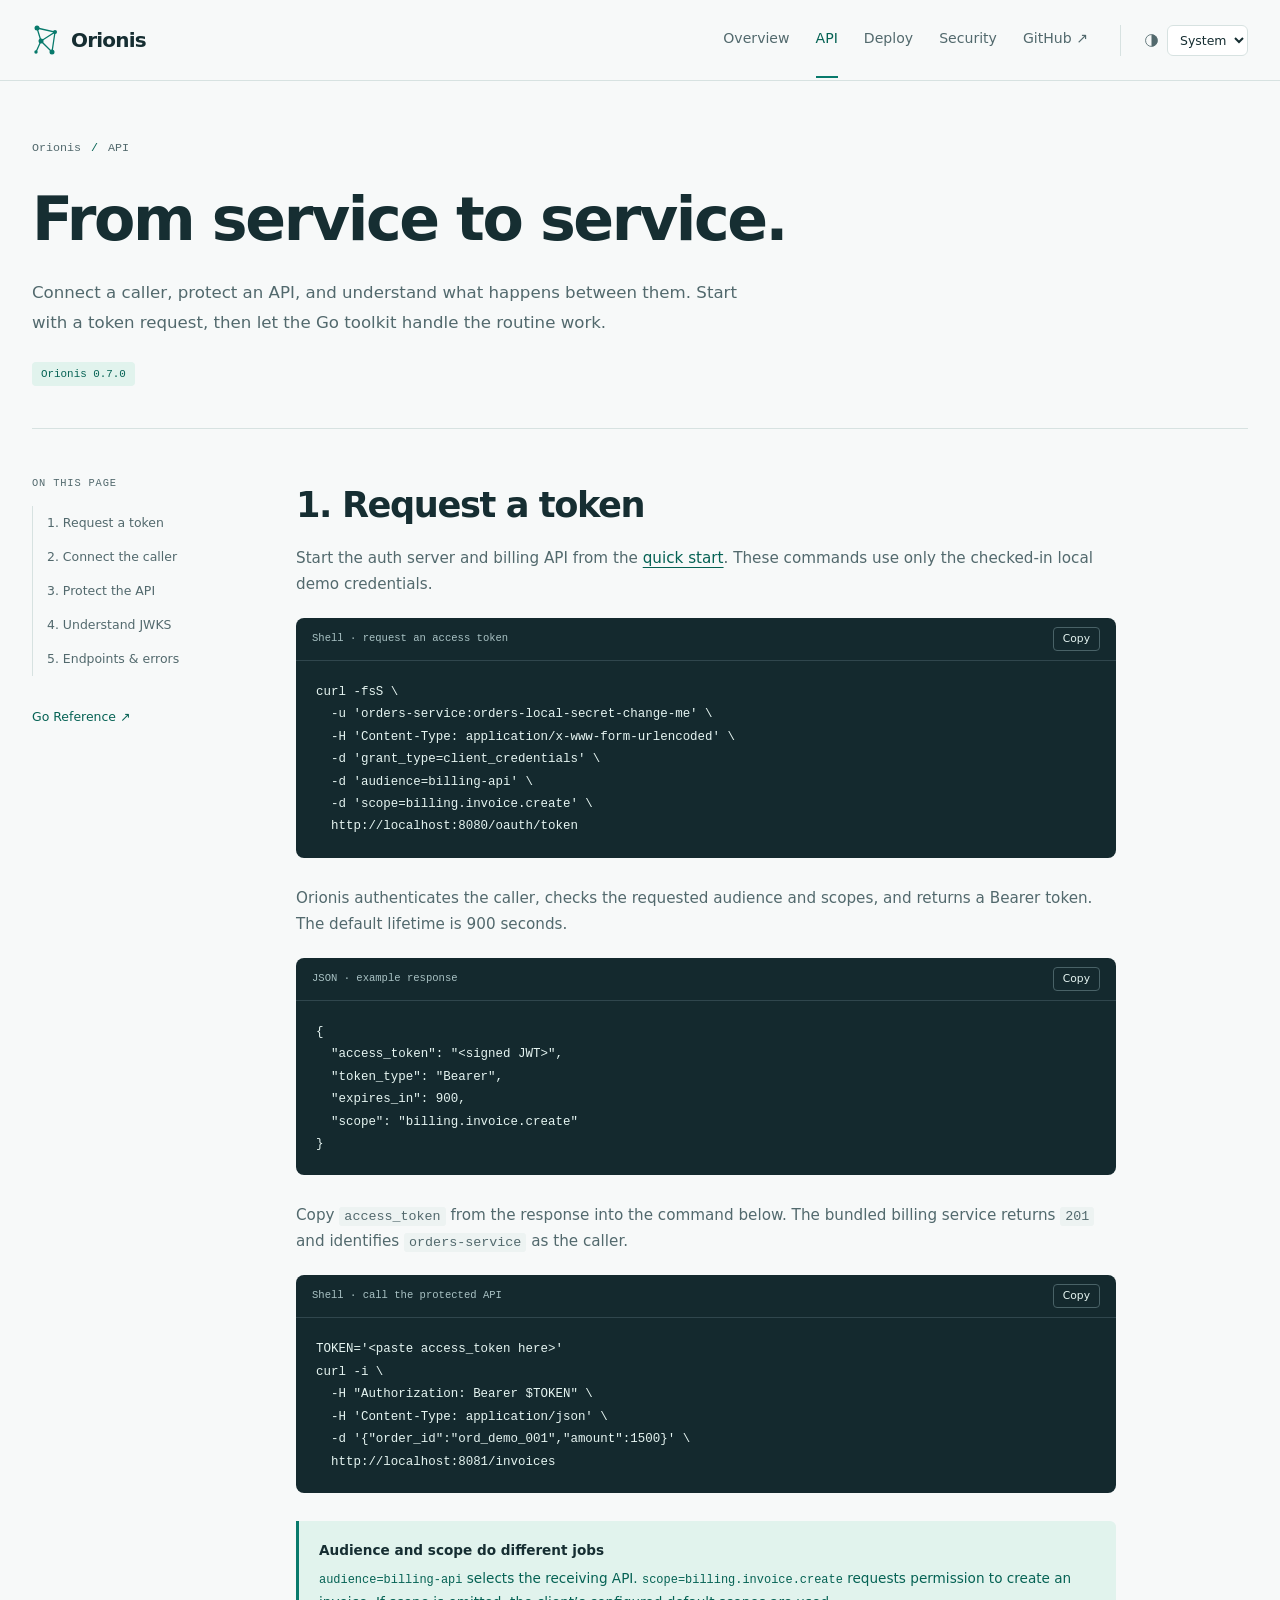
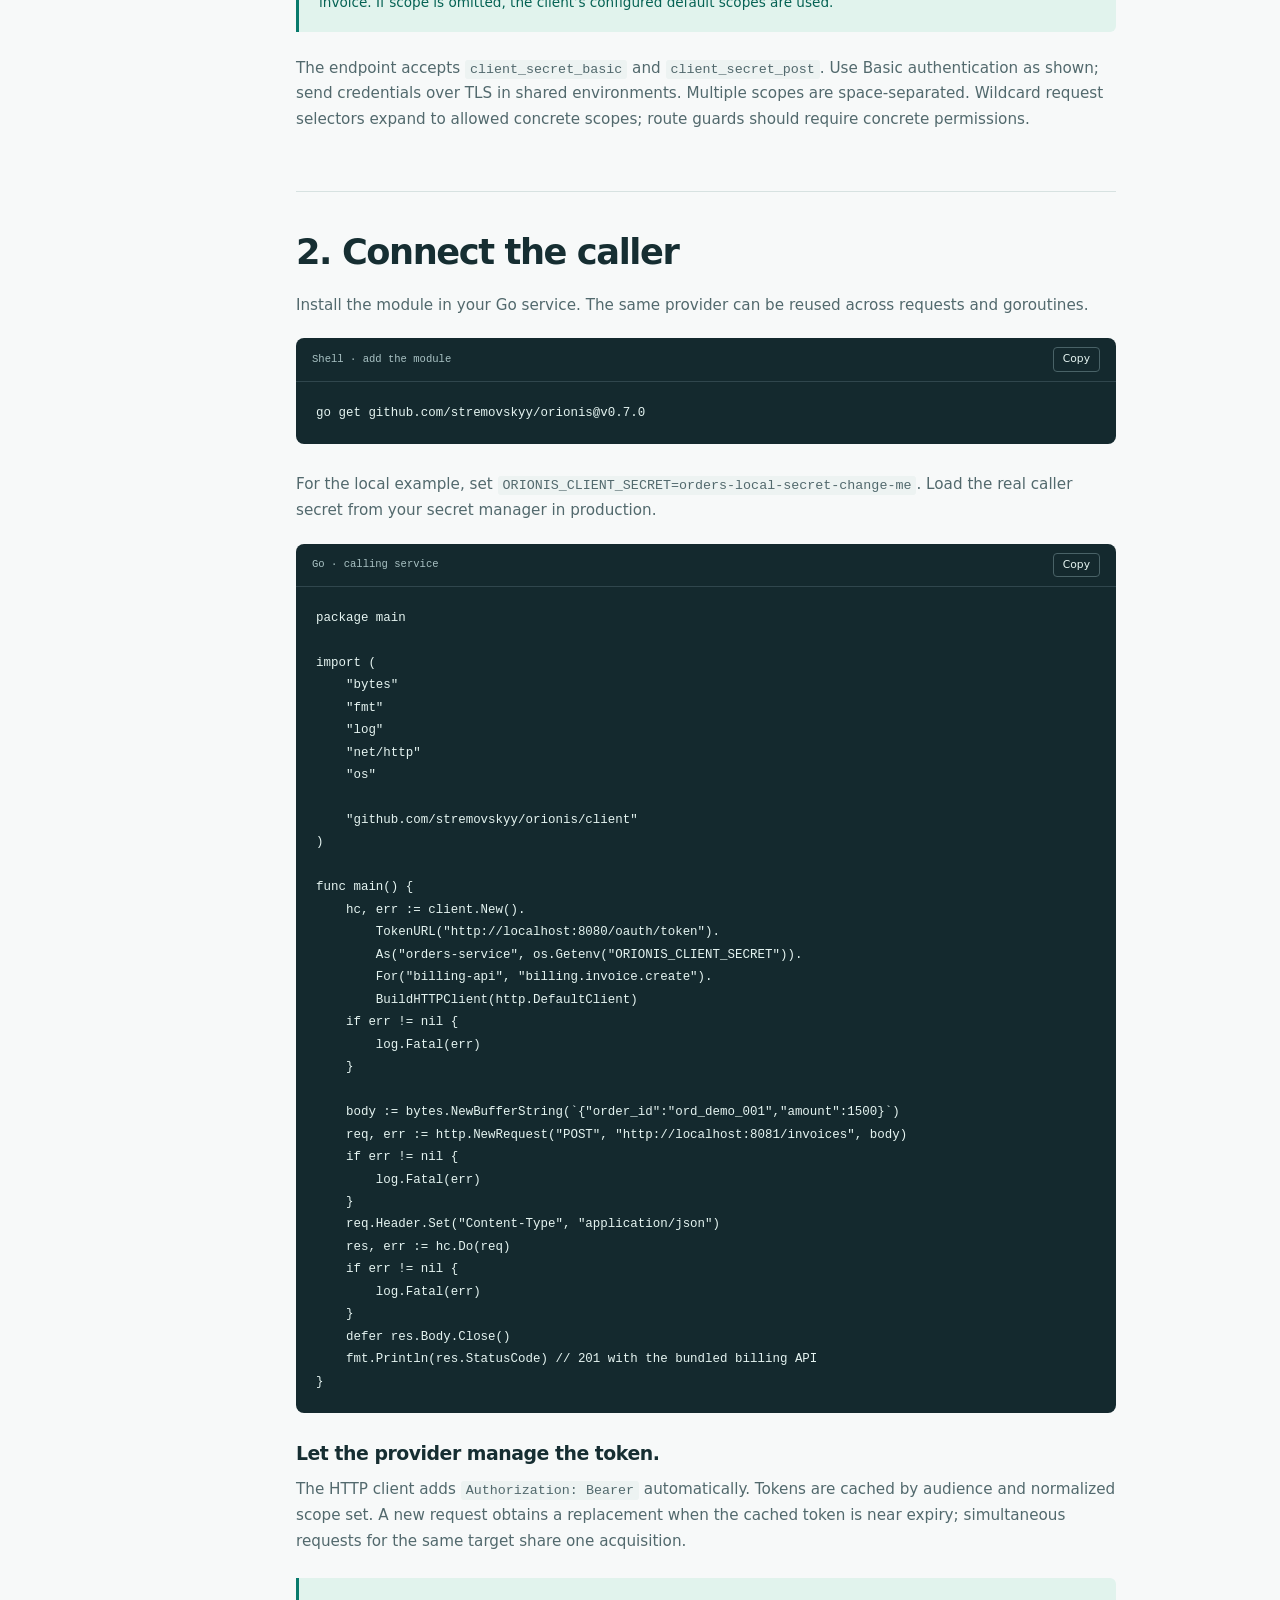
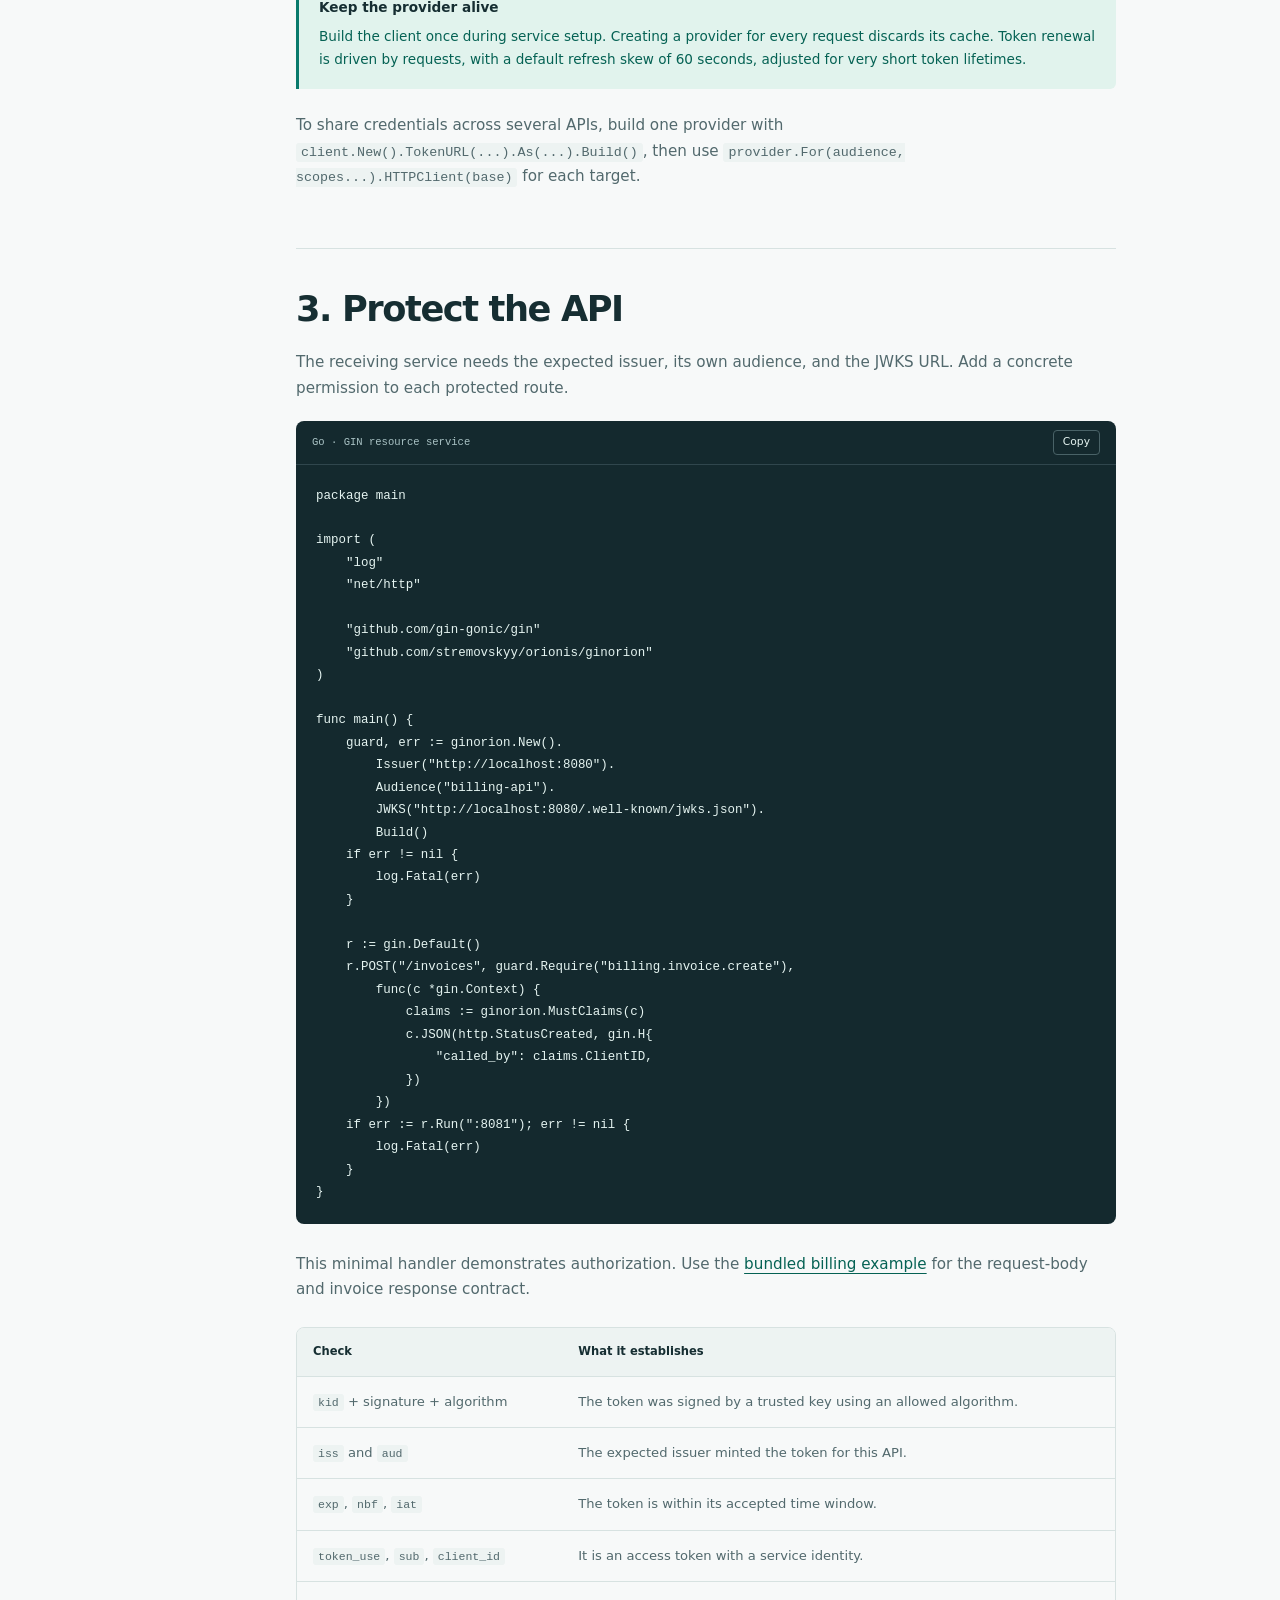
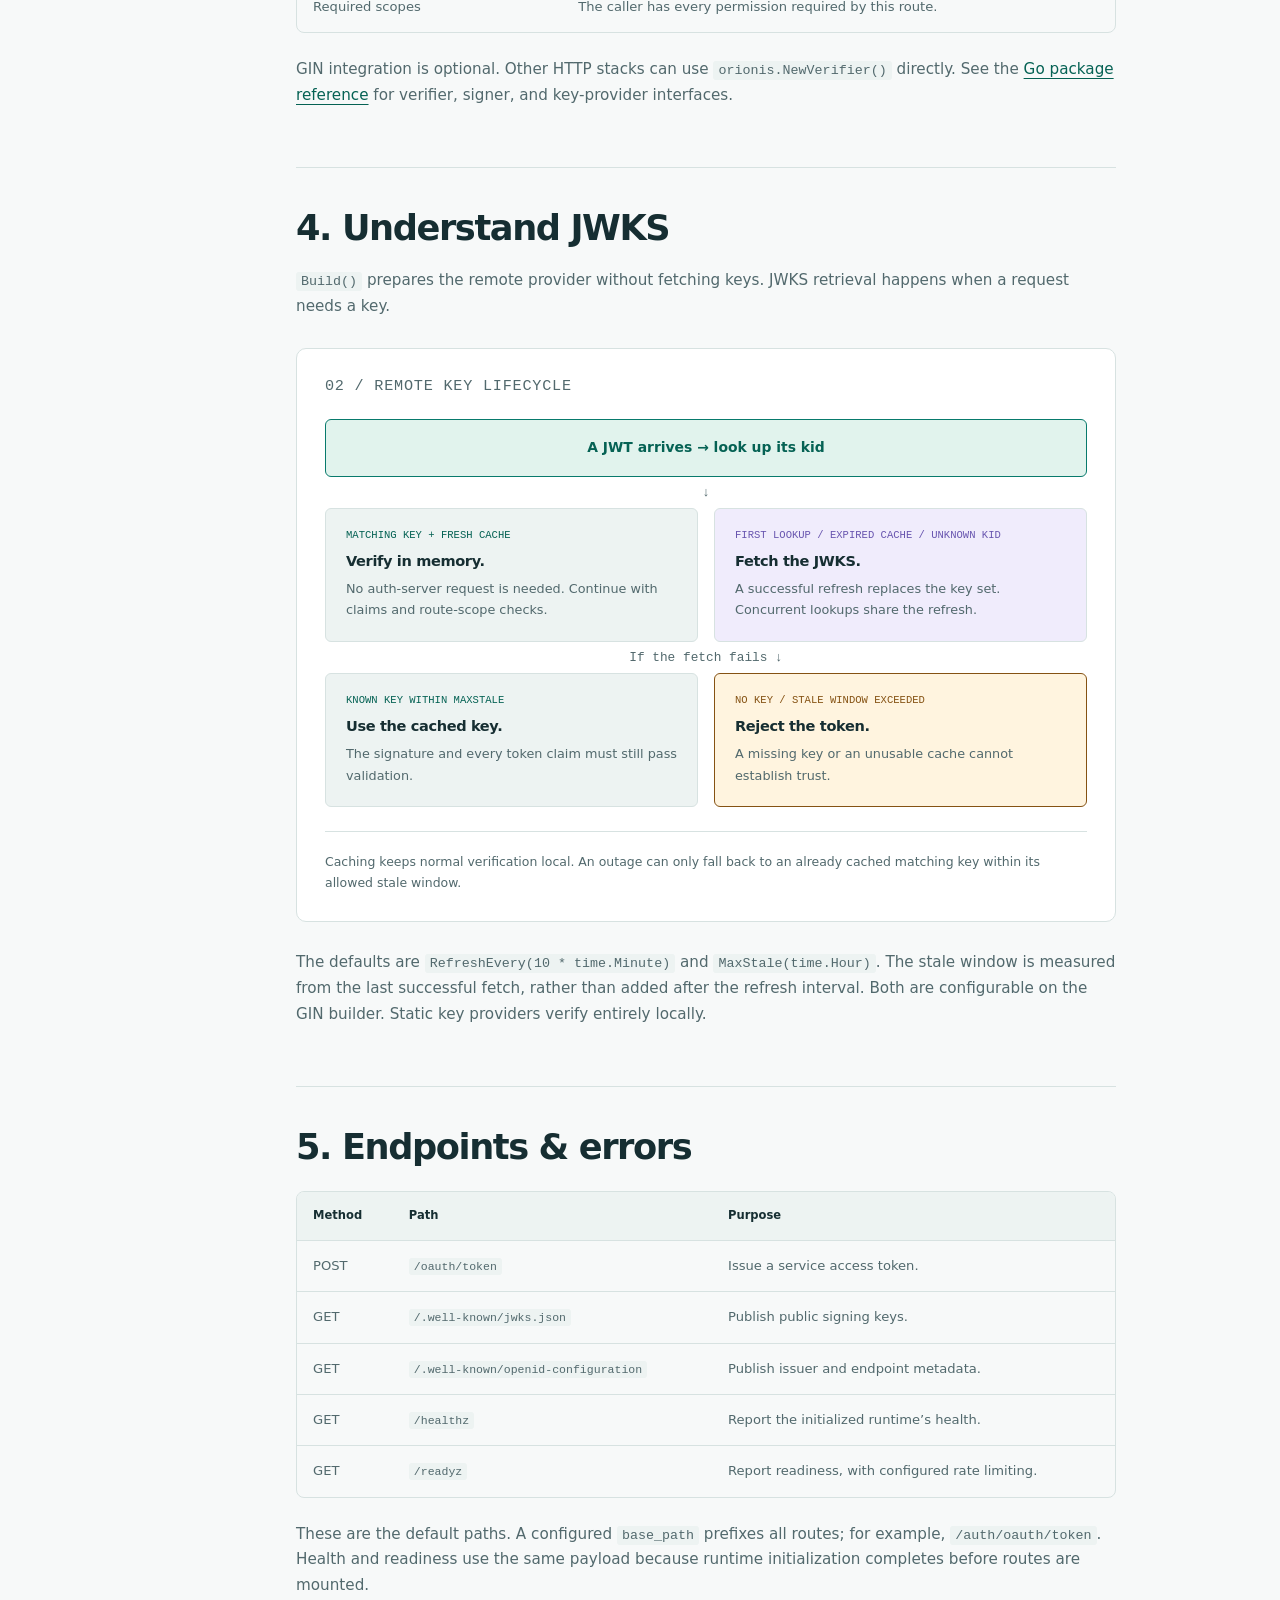
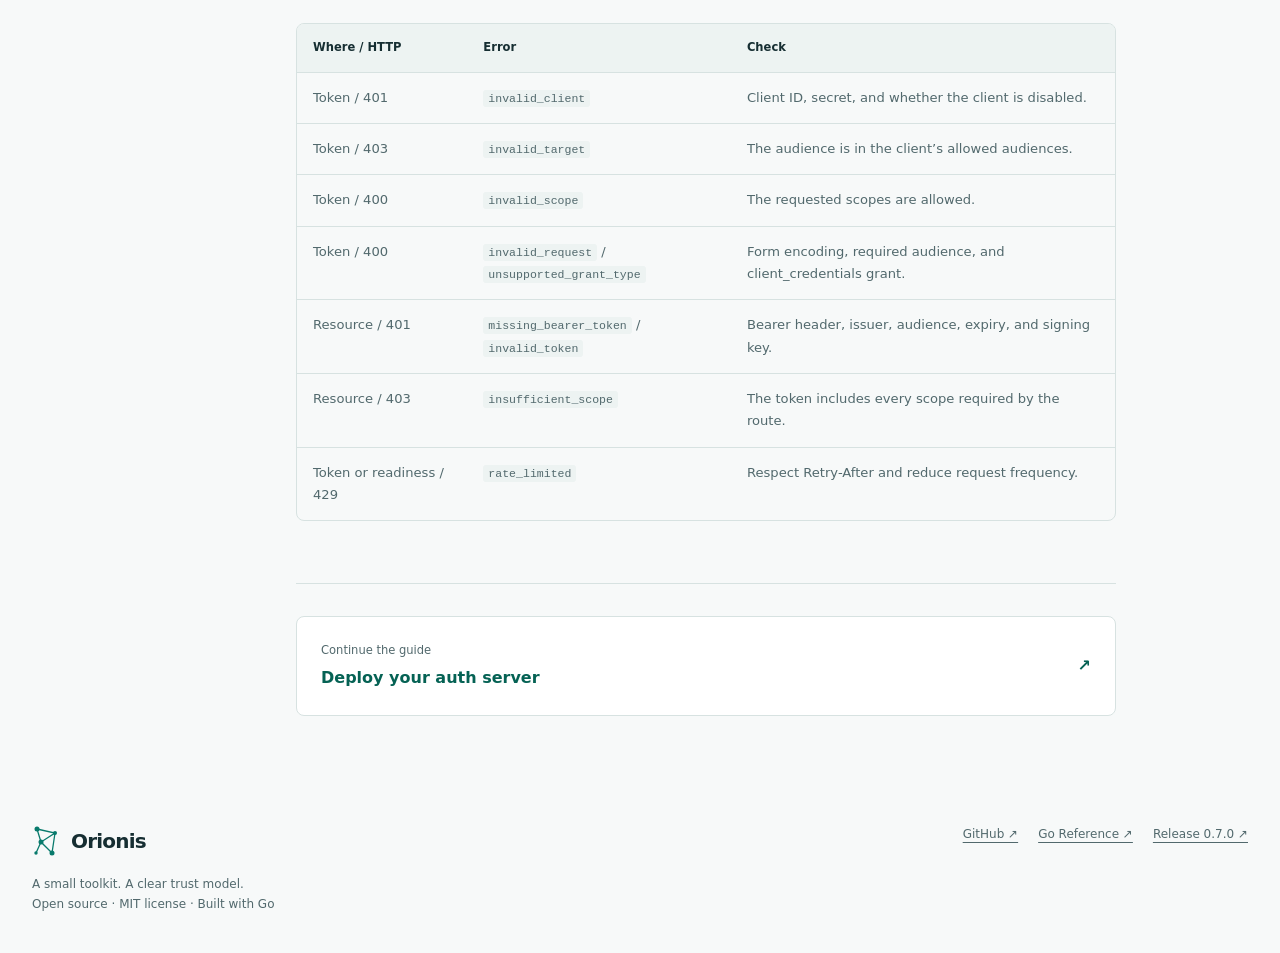
==== commit cb362412: "feat: make YAML the default Orionis config in v0.7.0" ====
--- a/site/api.html
+++ b/site/api.html
@@ -85,7 +85,7 @@
           them. Start with a token request, then let the Go toolkit handle the
           routine work.
         </p>
-        <span class="tag">Orionis 0.6.0</span>
+        <span class="tag">Orionis 0.7.0</span>
       </div>
       <div class="doc-layout container">
         <aside class="toc">
@@ -183,7 +183,7 @@
               <div class="code-toolbar">
                 <span>Shell · add the module</span>
               </div>
-              <pre><code class="language-sh">go get github.com/stremovskyy/orionis@v0.6.0</code></pre>
+              <pre><code class="language-sh">go get github.com/stremovskyy/orionis@v0.7.0</code></pre>
             </div>
             <p>
               For the local example, set
@@ -582,8 +582,8 @@
         <a href="https://github.com/stremovskyy/orionis">GitHub ↗</a
         ><a href="https://pkg.go.dev/github.com/stremovskyy/orionis"
           >Go Reference ↗</a
-        ><a href="https://github.com/stremovskyy/orionis/releases/tag/v0.6.0"
-          >Release 0.6.0 ↗</a
+        ><a href="https://github.com/stremovskyy/orionis/releases/tag/v0.7.0"
+          >Release 0.7.0 ↗</a
         >
       </nav>
     </footer>
--- a/site/styles.css
+++ b/site/styles.css
@@ -594,6 +594,9 @@
 .copy-button:hover {
   background: #29434a;
 }
+.copy-button:focus-visible {
+  outline-color: var(--code-ink);
+}
 pre {
   overflow: auto;
   padding: 20px;
@@ -1082,7 +1085,8 @@
   .header-inner nav {
     order: 3;
     width: 100%;
-    gap: 25px;
+    flex-wrap: wrap;
+    gap: 0 20px;
     margin: 0;
   }
   .header-inner nav a {
